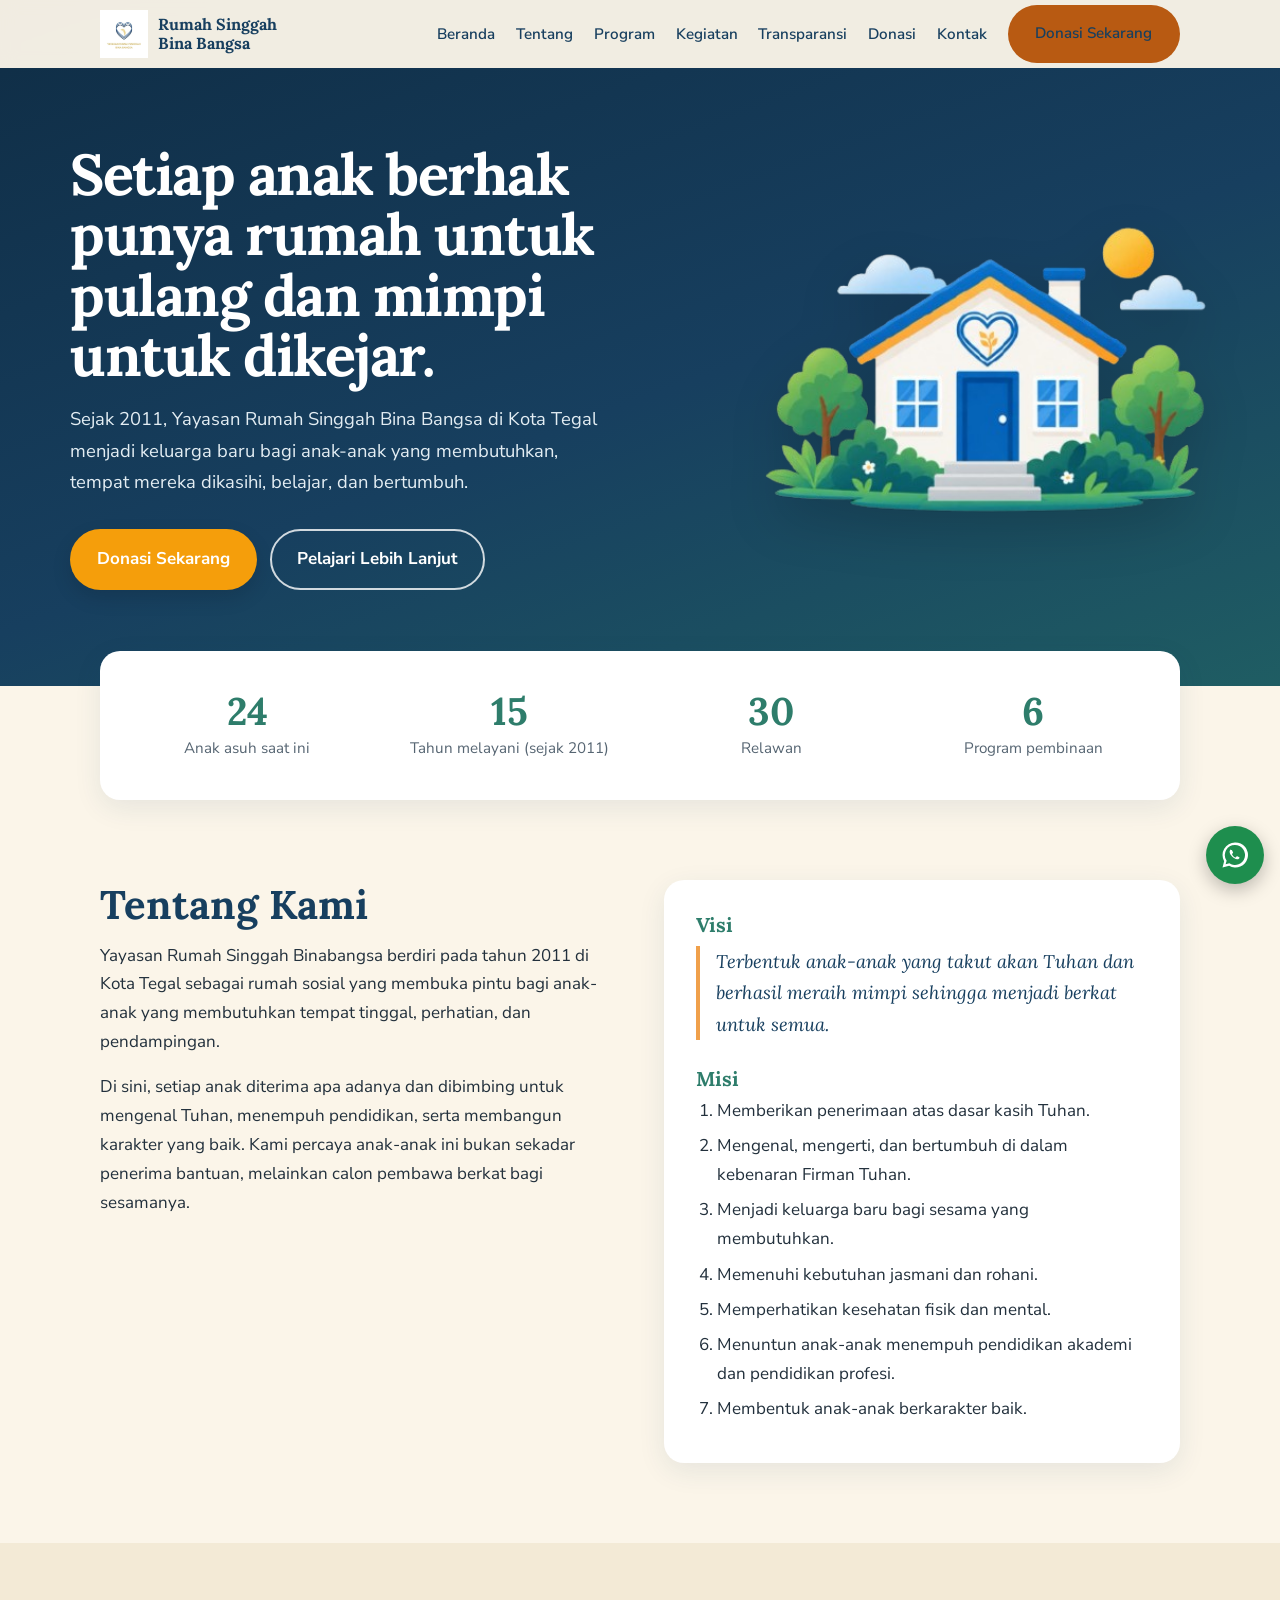
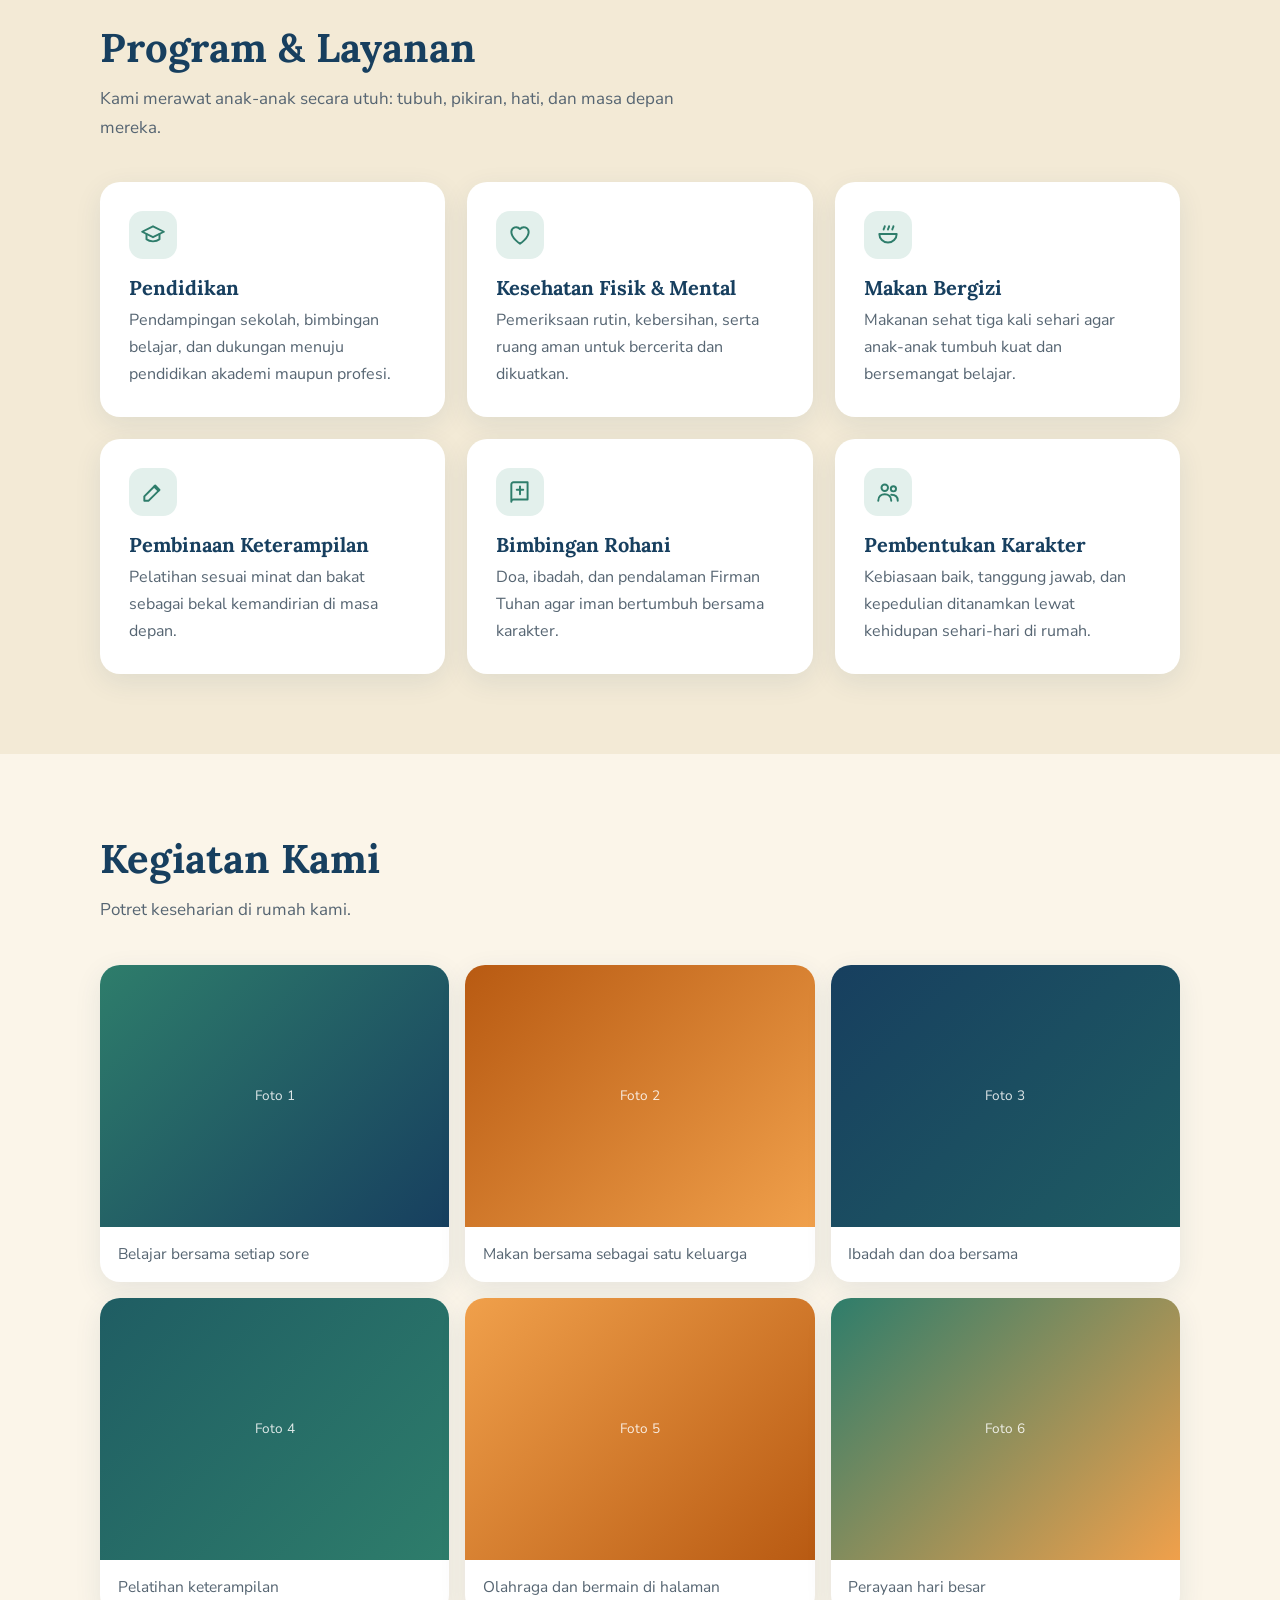
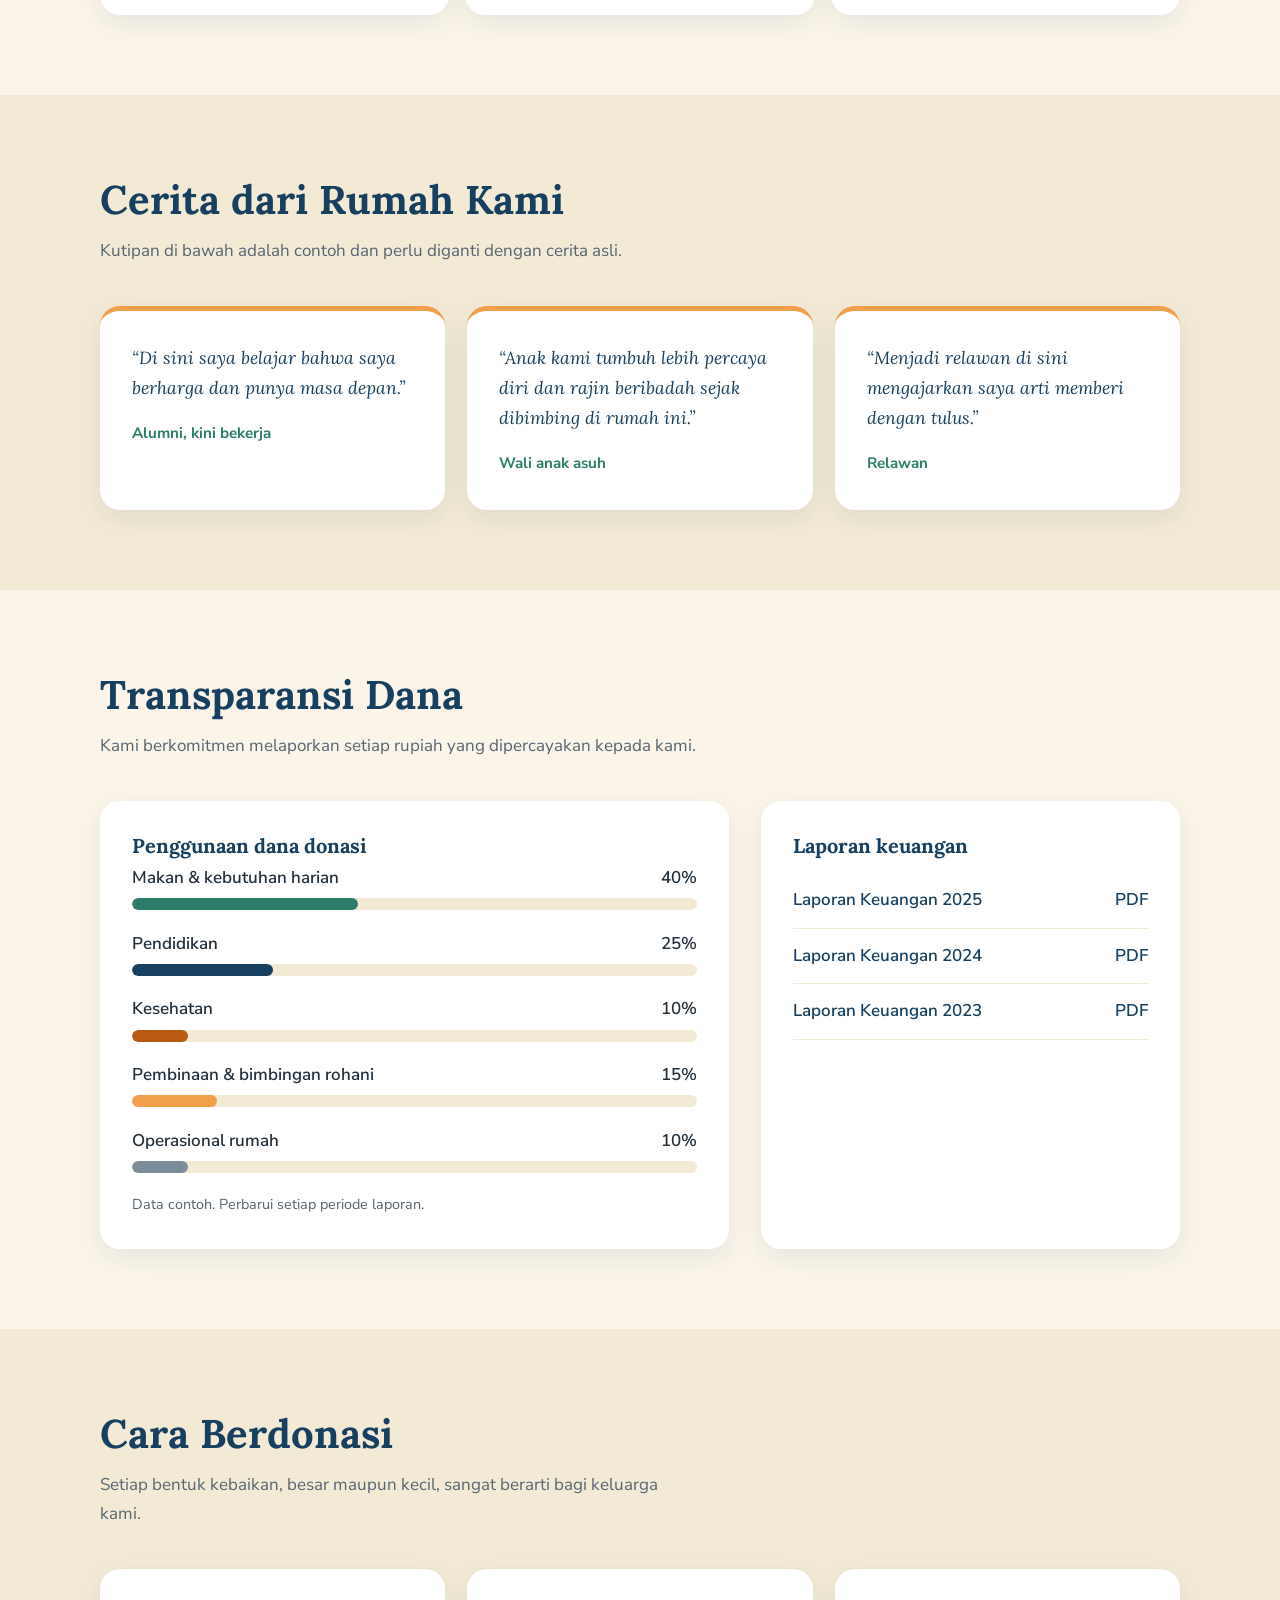
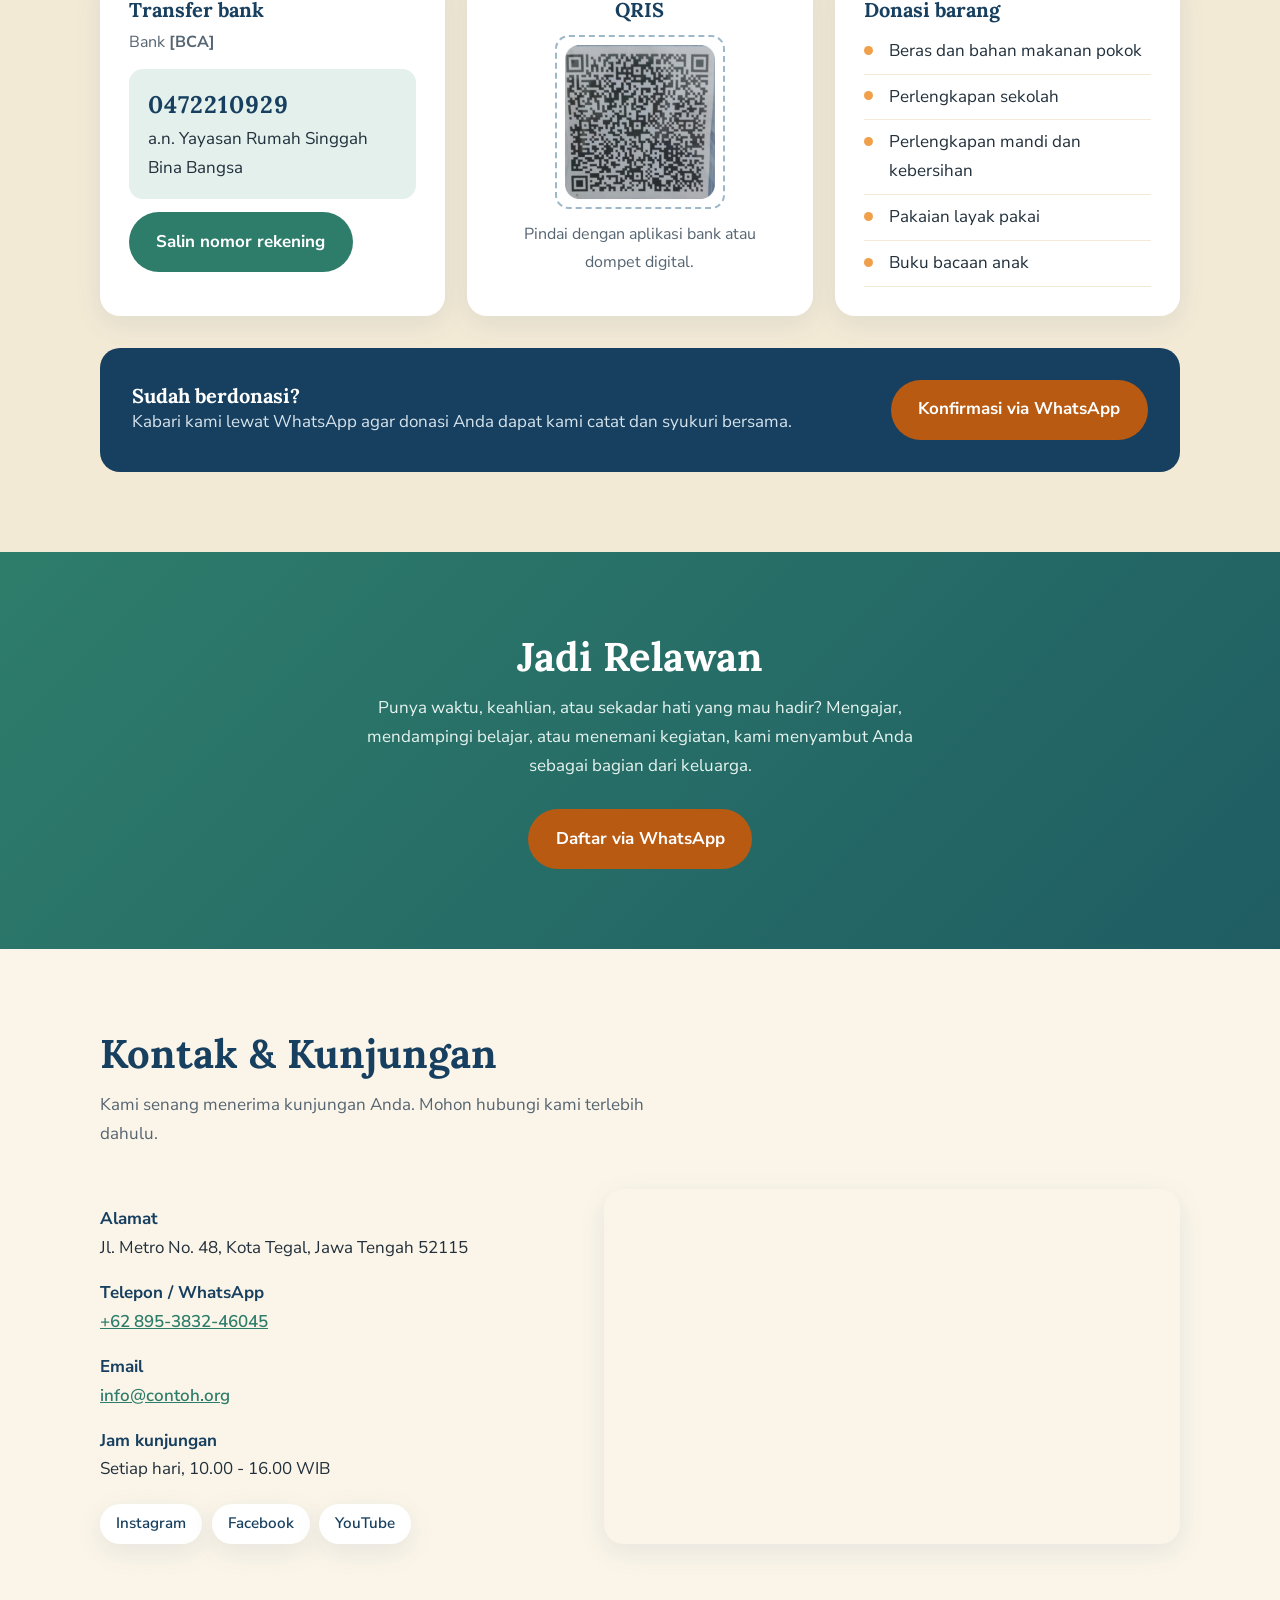
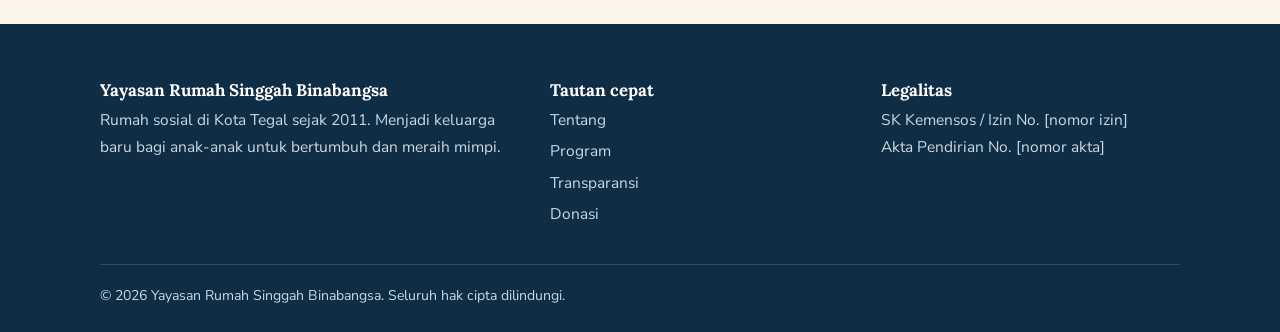
==== index.html @ 4e8c5ab2 "Rename Web Rumsing.html to index.html" ====
<!DOCTYPE html>
<html lang="id">


<head>
<meta charset="UTF-8">
<meta name="viewport" content="width=device-width, initial-scale=1">
<!-- GANTI: judul & deskripsi SEO -->
<title>Yayasan Rumah Singgah Bina Bangsa | Lembaga Kesejahteraan Masyarakat Kristen Kota Tegal</title>
<meta name="description" content="Yayasan Rumah Singgah Bina Bangsa, rumah sosial di Kota Tegal sejak 2011. Menjadi keluarga baru bagi anak-anak untuk bertumbuh, belajar, dan meraih mimpi.">
<meta property="og:title" content="Yayasan Rumah Singgah Bina Bangsa">
<meta property="og:description" content="Rumah sosial di Kota Tegal sejak 2011. Mari menjadi bagian dari keluarga besar kami.">
<meta property="og:type" content="website">
<!-- GANTI: alamat website asli & gambar pratinjau (1200x630) -->
<meta property="og:url" content="https://www.contoh-binabangsa.org/">
<meta property="og:image" content="https://www.contoh-binabangsa.org/og-image.jpg">
<meta name="theme-color" content="#173F5F">
<link rel="preconnect" href="https://fonts.googleapis.com">
<link rel="preconnect" href="https://fonts.gstatic.com" crossorigin>
<link href="https://fonts.googleapis.com/css2?family=Lora:ital,wght@0,500;0,600;0,700;1,500&family=Nunito+Sans:wght@400;600;700&display=swap" rel="stylesheet">
<link rel="stylesheet"
href="style.css">
<style>
:root{--navy:#173F5F;--navy2:#0F2D45;--green:#2E7D6B;--greenl:#E3F0EC;--cream:#FBF5E9;--cream2:#F3EAD6;--orange:#B85A12;--amber:#F0A04B;--ink:#22303C;--mute:#566572;--r:20px;--sh:0 8px 28px rgba(23,63,95,.09)}
*{box-sizing:border-box;margin:0;padding:0}
html{scroll-behavior:smooth;scroll-padding-top:76px}
body{font-family:'Nunito Sans',sans-serif;font-size:1.0625rem;line-height:1.7;color:var(--ink);background:var(--cream)}
h1,h2,h3{font-family:'Lora',serif;line-height:1.25;color:var(--navy)}
h2{font-size:clamp(1.75rem,4.5vw,2.5rem);margin-bottom:.75rem}
h3{font-size:1.25rem;margin-bottom:.4rem}
a{color:inherit}
:focus-visible{outline:3px solid var(--amber);outline-offset:3px}
.wrap{max-width:1120px;margin:0 auto;padding:0 1.25rem}
section{padding:5rem 0}
.lead{max-width:60ch;color:var(--mute);margin-bottom:2.5rem}
.btn{display:inline-block;padding:.85rem 1.6rem;border-radius:999px;font-weight:700;text-decoration:none;border:2px solid transparent;cursor:pointer;font:inherit;font-weight:700;transition:transform .2s,background .2s}
.btn:hover{transform:translateY(-2px)}
.btn-o{background:var(--orange);color:#fff}.btn-o:hover{background:#9C4A0D}
.btn-l{border-color:#fff;color:#fff}.btn-l:hover{background:rgba(255,255,255,.14)}
.btn-g{background:var(--green);color:#fff}.btn-g:hover{background:#236354}
.btn-n{border-color:var(--navy);color:var(--navy)}
/* NAV */
header{position:fixed;inset:0 0 auto 0;z-index:50;background:rgba(251,245,233,.96);backdrop-filter:blur(8px);box-shadow:0 1px 0 rgba(23,63,95,.1)}
.nav{display:flex;align-items:center;justify-content:space-between;height:68px}
.logo{display:flex;align-items:center;gap:.6rem;text-decoration:none;font-family:'Lora',serif;font-weight:700;color:var(--navy);line-height:1.15;font-size:1rem}
.logo svg{width:38px;height:38px;flex:none}
.menu{display:flex;gap:1.3rem;list-style:none;align-items:center}
.menu a{text-decoration:none;font-weight:600;font-size:.95rem;color:var(--navy)}
.menu a:hover{color:var(--orange)}
.burger{display:none;background:none;border:0;width:44px;height:44px;cursor:pointer}
.burger span{display:block;width:24px;height:2px;background:var(--navy);margin:5px auto;transition:.25s}
.burger[aria-expanded=true] span:nth-child(1){transform:translateY(7px) rotate(45deg)}
.burger[aria-expanded=true] span:nth-child(2){opacity:0}
.burger[aria-expanded=true] span:nth-child(3){transform:translateY(-7px) rotate(-45deg)}
@media(max-width:1020px){
 .burger{display:block}
 .menu{position:absolute;top:68px;left:0;right:0;background:var(--cream);flex-direction:column;align-items:stretch;gap:0;padding:.5rem 1.25rem 1.25rem;box-shadow:var(--sh);display:none}
 .menu.open{display:flex}
 .menu li a{display:block;padding:.8rem 0;border-bottom:1px solid var(--cream2)}
 .menu .btn{text-align:center;margin-top:.8rem;border-bottom:0}
}
/* HERO */
.hero{background:linear-gradient(160deg,var(--navy2),var(--navy) 55%,#1F5D63);color:#fff;padding:9rem 0 5rem;position:relative;overflow:hidden}
.hero .wrap{display:grid;grid-template-columns:1.15fr .85fr;gap:2.5rem;align-items:center}
.hero h1{color:#fff;font-size:clamp(2.1rem,6vw,3.6rem);margin-bottom:1.1rem}
.hero p{color:#E3EDF3;max-width:48ch;margin-bottom:2rem;font-size:1.15rem}
.hero .acts{display:flex;gap:.8rem;flex-wrap:wrap}
.house{width:100%;max-width:420px;justify-self:center}
.win{animation:glow 4s ease-in-out infinite alternate}
@keyframes glow{from{opacity:.75}to{opacity:1}}
@media(max-width:820px){.hero{padding-top:7.5rem}.hero .wrap{grid-template-columns:1fr}.house{max-width:260px;order:-1;justify-self:start}}
/* STAT */
.stats{padding:0;margin-top:-2.2rem;position:relative;z-index:2}
.sgrid{display:grid;grid-template-columns:repeat(4,1fr);background:#fff;border-radius:var(--r);box-shadow:var(--sh);padding:1.8rem 1rem}
.sgrid div{text-align:center;padding:.5rem}
.sgrid b{display:block;font-family:'Lora',serif;font-size:2.4rem;color:var(--green);line-height:1.2}
.sgrid span{color:var(--mute);font-size:.95rem}
@media(max-width:640px){.sgrid{grid-template-columns:repeat(2,1fr)}}
/* ABOUT */
.about{display:grid;grid-template-columns:1fr 1fr;gap:3rem}
.about p+p{margin-top:1rem}
.vm{background:#fff;border-radius:var(--r);box-shadow:var(--sh);padding:2rem}
.vm h3{color:var(--green)}
.vm blockquote{font-family:'Lora',serif;font-style:italic;font-size:1.15rem;color:var(--navy);border-left:4px solid var(--amber);padding-left:1rem;margin:.6rem 0 1.6rem}
.vm ol{padding-left:1.3rem}.vm li{margin-bottom:.4rem}
@media(max-width:860px){.about{grid-template-columns:1fr}}
/* PROGRAM */
.alt{background:var(--cream2)}
.grid3{display:grid;grid-template-columns:repeat(3,1fr);gap:1.4rem}
.card{background:#fff;border-radius:var(--r);padding:1.8rem;box-shadow:var(--sh)}
.card p{color:var(--mute);font-size:1rem}
.ico{width:48px;height:48px;border-radius:14px;background:var(--greenl);display:grid;place-items:center;margin-bottom:1rem}
.ico svg{width:26px;height:26px;stroke:var(--green);fill:none;stroke-width:1.8;stroke-linecap:round;stroke-linejoin:round}
@media(max-width:900px){.grid3{grid-template-columns:repeat(2,1fr)}}
@media(max-width:600px){.grid3{grid-template-columns:1fr}}
/* GALERI - placeholder: ganti .ph dengan <img src="foto.jpg" alt="..."> */
.gal{display:grid;grid-template-columns:repeat(3,1fr);gap:1rem}
.gal figure{border-radius:var(--r);overflow:hidden;background:#fff;box-shadow:var(--sh)}
.ph{aspect-ratio:4/3;display:grid;place-items:center;background:linear-gradient(135deg,var(--c1),var(--c2));color:rgba(255,255,255,.85);font-size:.85rem}
.gal img{width:100%;aspect-ratio:4/3;object-fit:cover;display:block}
.gal figcaption{padding:.9rem 1.1rem;font-size:.97rem;color:var(--mute)}
@media(max-width:800px){.gal{grid-template-columns:repeat(2,1fr)}}
@media(max-width:520px){.gal{grid-template-columns:1fr}}
/* TESTI */
.quote{background:#fff;border-radius:var(--r);padding:2rem;box-shadow:var(--sh);border-top:5px solid var(--amber)}
.quote p{font-family:'Lora',serif;font-style:italic;color:var(--navy);font-size:1.1rem;margin-bottom:1rem}
.quote cite{font-style:normal;font-weight:700;color:var(--green);font-size:.95rem}
/* TRANSPARANSI */
.two{display:grid;grid-template-columns:1.2fr .8fr;gap:2rem}
.panel{background:#fff;border-radius:var(--r);padding:2rem;box-shadow:var(--sh)}
.bar{margin-bottom:1.2rem}
.bar div:first-child{display:flex;justify-content:space-between;font-weight:600;margin-bottom:.35rem}
.track{height:12px;background:var(--cream2);border-radius:99px;overflow:hidden}
.fill{height:100%;width:0;border-radius:99px;background:var(--green);transition:width 1.4s cubic-bezier(.2,.7,.2,1)}
.fill.o{background:var(--orange)}.fill.n{background:var(--navy)}.fill.a{background:var(--amber)}
.rep{list-style:none;margin:1rem 0 0}
.rep a{display:flex;justify-content:space-between;gap:1rem;padding:.8rem 0;border-bottom:1px solid var(--cream2);text-decoration:none;font-weight:600;color:var(--navy)}
.rep a:hover{color:var(--orange)}
.note{font-size:.9rem;color:var(--mute);margin-top:1rem}
@media(max-width:860px){.two{grid-template-columns:1fr}}
/* DONASI */
.don{display:grid;grid-template-columns:repeat(3,1fr);gap:1.4rem;margin-bottom:2rem}
.rek{background:var(--greenl);border-radius:14px;padding:1rem 1.2rem;margin:.8rem 0}
.rek b{font-family:'Lora',serif;font-size:1.5rem;letter-spacing:.04em;color:var(--navy);display:block}
.qr{width:170px;aspect-ratio:1;margin:.8rem auto;border:2px dashed #9DB8C8;border-radius:14px;display:grid;place-items:center;color:var(--mute);font-size:.85rem;text-align:center;padding:.5rem}
.qr img{width:100%;height:100%;object-fit:contain}
.need{list-style:none}
.need li{padding:.5rem 0 .5rem 1.6rem;position:relative;border-bottom:1px solid var(--cream2)}
.need li::before{content:"";position:absolute;left:0;top:1.05rem;width:9px;height:9px;border-radius:50%;background:var(--amber)}
.konf{background:var(--navy);color:#fff;border-radius:var(--r);padding:2rem;display:flex;gap:1.5rem;align-items:center;justify-content:space-between;flex-wrap:wrap}
.konf h3{color:#fff;margin:0}.konf p{color:#D5E3EC}
@media(max-width:900px){.don{grid-template-columns:1fr}}
/* RELAWAN */
.rel{background:linear-gradient(135deg,var(--green),#1F5D63);color:#fff;text-align:center}
.rel h2{color:#fff}.rel p{max-width:56ch;margin:0 auto 1.8rem;color:#E6F3EF}
/* KONTAK */
.kon{display:grid;grid-template-columns:.9fr 1.1fr;gap:2rem}
.kon dl dt{font-weight:700;color:var(--navy);margin-top:1rem}
.kon dd a{color:var(--green);font-weight:600}
.map{border:0;width:100%;min-height:340px;height:100%;border-radius:var(--r);box-shadow:var(--sh)}
.soc{display:flex;gap:.6rem;margin-top:1.2rem;flex-wrap:wrap}
.soc a{padding:.45rem 1rem;border-radius:99px;background:#fff;box-shadow:var(--sh);text-decoration:none;font-weight:600;color:var(--navy);font-size:.95rem}
@media(max-width:860px){.kon{grid-template-columns:1fr}}
/* FOOTER */
footer{background:var(--navy2);color:#C9D9E4;padding:3.5rem 0 1.5rem;font-size:.97rem}
footer h3{color:#fff;font-size:1.05rem}
.fg{display:grid;grid-template-columns:1.4fr 1fr 1fr;gap:2rem;margin-bottom:2rem}
footer ul{list-style:none}footer li{margin:.3rem 0}footer a{text-decoration:none}footer a:hover{color:var(--amber)}
.copy{border-top:1px solid rgba(255,255,255,.15);padding-top:1.2rem;font-size:.88rem}
@media(max-width:760px){.fg{grid-template-columns:1fr}}
/* WA & toast */
.wa{position:fixed;right:1rem;bottom:1rem;z-index:60;width:58px;height:58px;border-radius:50%;background:#1E8E4E;display:grid;place-items:center;box-shadow:0 6px 18px rgba(0,0,0,.25)}
.wa svg{width:30px;height:30px;fill:#fff}
.toast{position:fixed;left:50%;bottom:5.5rem;transform:translate(-50%,20px);background:var(--navy);color:#fff;padding:.7rem 1.3rem;border-radius:99px;opacity:0;pointer-events:none;transition:.3s;z-index:70}
.toast.show{opacity:1;transform:translate(-50%,0)}
/* Reveal: hanya satu fade lembut pada judul bagian */
.rv{opacity:0;transform:translateY(14px);transition:opacity .8s,transform .8s}
.rv.in{opacity:1;transform:none}
@media(prefers-reduced-motion:reduce){*{transition:none!important;animation:none!important}html{scroll-behavior:auto}.rv{opacity:1;transform:none}}
</style>
</head>
<body>

<header>
<div class="wrap nav">
 <a class="logo" href="#beranda" aria-label="Beranda Yayasan Rumah Singgah Bina Bangsa">
  <!-- GANTI: logo asli (ganti <svg> ini dengan <img src="logo.png" alt="Logo Binabangsa" width="38" height="38">) -->
  <img src="Logo.png" alt="Logo Bina Bangsa" width="38" height="38"
     onclick="tampilkanGambar()">
  <span>Rumah Singgah<br>Bina Bangsa</span>
 </a>
 <button class="burger" aria-label="Buka menu" aria-expanded="false" aria-controls="menu"><span></span><span></span><span></span></button>
 <ul class="menu" id="menu">
  <li><a href="#beranda">Beranda</a></li><li><a href="#tentang">Tentang</a></li><li><a href="#program">Program</a></li>
  <li><a href="#kegiatan">Kegiatan</a></li><li><a href="#transparansi">Transparansi</a></li><li><a href="#donasi">Donasi</a></li><li><a href="#kontak">Kontak</a></li>
  <li><a class="btn btn-o" href="#donasi">Donasi Sekarang</a></li>
 </ul>
</div>
</header>

<!-- POPUP LOGO -->
<div id="popup" class="popup" onclick="tutupGambar()">
    <img src="Logo.png" alt="Logo Bina Bangsa">
</div>

<script>
function tampilkanGambar() {
    document.getElementById("popup").style.display = "flex";
}

function tutupGambar() {
    document.getElementById("popup").style.display = "none";
}
</script>

<main>
<!-- HERO -->
<section class="hero" id="beranda" style="padding-bottom:6rem">
<div class="wrap">
 <div>
  <h1>Setiap anak berhak punya rumah untuk pulang dan mimpi untuk dikejar.</h1>
  <p>Sejak 2011, Yayasan Rumah Singgah Bina Bangsa di Kota Tegal menjadi keluarga baru bagi anak-anak yang membutuhkan, tempat mereka dikasihi, belajar, dan bertumbuh.</p>
  <div class="acts"><a class="btn btn-o" href="#donasi">Donasi Sekarang</a><a class="btn btn-l" href="#tentang">Pelajari Lebih Lanjut</a></div>
 </div>
 <!-- Ilustrasi rumah (tanpa wajah anak). Boleh diganti foto latar suasana rumah/kegiatan tanpa wajah jelas -->
 <div class="hero-image">
    <img src="rumah.png" alt="Rumah Bina Bangsa">
</div>

</div>
</section>

<!-- STATISTIK: ganti angka relawan & program dengan data asli -->
<section class="stats" aria-label="Dampak kami">
<div class="wrap"><div class="sgrid">
 <div><b data-n="24">0</b><span>Anak asuh saat ini</span></div>
 <div><b data-n="15" data-tahun="2011">0</b><span>Tahun melayani (sejak 2011)</span></div>
 <div><b data-n="30">0</b><span>Relawan <!-- GANTI --></span></div>
 <div><b data-n="6">0</b><span>Program pembinaan</span></div>
</div></div>
</section>

<!-- TENTANG -->
<section id="tentang">
<div class="wrap about">
 <div class="rv">
  <h2>Tentang Kami</h2>
  <!-- GANTI: tulis sejarah singkat yang sebenarnya (pendiri, latar belakang, perjalanan) -->
  <p>Yayasan Rumah Singgah Binabangsa berdiri pada tahun 2011 di Kota Tegal sebagai rumah sosial yang membuka pintu bagi anak-anak yang membutuhkan tempat tinggal, perhatian, dan pendampingan.</p>
  <p>Di sini, setiap anak diterima apa adanya dan dibimbing untuk mengenal Tuhan, menempuh pendidikan, serta membangun karakter yang baik. Kami percaya anak-anak ini bukan sekadar penerima bantuan, melainkan calon pembawa berkat bagi sesamanya.</p>
 </div>
 <div class="vm rv">
  <h3>Visi</h3>
  <blockquote>Terbentuk anak-anak yang takut akan Tuhan dan berhasil meraih mimpi sehingga menjadi berkat untuk semua.</blockquote>
  <h3>Misi</h3>
  <ol>
   <li>Memberikan penerimaan atas dasar kasih Tuhan.</li>
   <li>Mengenal, mengerti, dan bertumbuh di dalam kebenaran Firman Tuhan.</li>
   <li>Menjadi keluarga baru bagi sesama yang membutuhkan.</li>
   <li>Memenuhi kebutuhan jasmani dan rohani.</li>
   <li>Memperhatikan kesehatan fisik dan mental.</li>
   <li>Menuntun anak-anak menempuh pendidikan akademi dan pendidikan profesi.</li>
   <li>Membentuk anak-anak berkarakter baik.</li>
  </ol>
 </div>
</div>
</section>

<!-- PROGRAM -->
<section class="alt" id="program">
<div class="wrap">
 <div class="rv"><h2>Program &amp; Layanan</h2>
 <p class="lead">Kami merawat anak-anak secara utuh: tubuh, pikiran, hati, dan masa depan mereka.</p></div>
 <div class="grid3">
  <article class="card"><div class="ico"><svg viewBox="0 0 24 24"><path d="M2 9l10-5 10 5-10 5z"/><path d="M6 11v5c3 2.5 9 2.5 12 0v-5"/></svg></div><h3>Pendidikan</h3><p>Pendampingan sekolah, bimbingan belajar, dan dukungan menuju pendidikan akademi maupun profesi.</p></article>
  <article class="card"><div class="ico"><svg viewBox="0 0 24 24"><path d="M12 20s-8-5-8-11a4.5 4.5 0 018-2.5A4.5 4.5 0 0120 9c0 6-8 11-8 11z"/></svg></div><h3>Kesehatan Fisik &amp; Mental</h3><p>Pemeriksaan rutin, kebersihan, serta ruang aman untuk bercerita dan dikuatkan.</p></article>
  <article class="card"><div class="ico"><svg viewBox="0 0 24 24"><path d="M4 11h16a8 8 0 01-16 0z"/><path d="M8 7c0-1.5 1-1.5 1-3M12 7c0-1.5 1-1.5 1-3M16 7c0-1.5 1-1.5 1-3"/></svg></div><h3>Makan Bergizi</h3><p>Makanan sehat tiga kali sehari agar anak-anak tumbuh kuat dan bersemangat belajar.</p></article>
  <article class="card"><div class="ico"><svg viewBox="0 0 24 24"><path d="M14 6l4 4L8 20H4v-4z"/><path d="M13 7l4 4"/></svg></div><h3>Pembinaan Keterampilan</h3><p>Pelatihan sesuai minat dan bakat sebagai bekal kemandirian di masa depan.</p></article>
  <article class="card"><div class="ico"><svg viewBox="0 0 24 24"><path d="M4 5a2 2 0 012-2h13v16H6a2 2 0 00-2 2z"/><path d="M12 7v7M9 10h6"/></svg></div><h3>Bimbingan Rohani</h3><p>Doa, ibadah, dan pendalaman Firman Tuhan agar iman bertumbuh bersama karakter.</p></article>
  <article class="card"><div class="ico"><svg viewBox="0 0 24 24"><circle cx="9" cy="8" r="3"/><circle cx="17" cy="9" r="2.4"/><path d="M3 20c0-4 3-6 6-6s6 2 6 6M15 14.5c3 0 6 1.5 6 5.5"/></svg></div><h3>Pembentukan Karakter</h3><p>Kebiasaan baik, tanggung jawab, dan kepedulian ditanamkan lewat kehidupan sehari-hari di rumah.</p></article>
 </div>
</div>
</section>

<!-- KEGIATAN -->
<section id="kegiatan">
<div class="wrap">
 <div class="rv"><h2>Kegiatan Kami</h2>
 <p class="lead">Potret keseharian di rumah kami.</p></div>
 <!-- PENTING: Minta IZIN TERTULIS wali/pengurus sebelum mengunggah foto anak. Pilih foto tanpa wajah jelas (dari belakang, tangan, suasana).
      Untuk mengganti: hapus <div class="ph">, lalu isi <img src="galeri1.jpg" alt="Deskripsi foto" loading="lazy"> -->
 <div class="gal">
  <figure><div class="ph" style="--c1:#2E7D6B;--c2:#173F5F" role="img" aria-label="Placeholder foto belajar bersama">Foto 1</div><figcaption>Belajar bersama setiap sore</figcaption></figure>
  <figure><div class="ph" style="--c1:#B85A12;--c2:#F0A04B" role="img" aria-label="Placeholder foto makan bersama">Foto 2</div><figcaption>Makan bersama sebagai satu keluarga</figcaption></figure>
  <figure><div class="ph" style="--c1:#173F5F;--c2:#1F5D63" role="img" aria-label="Placeholder foto ibadah">Foto 3</div><figcaption>Ibadah dan doa bersama</figcaption></figure>
  <figure><div class="ph" style="--c1:#1F5D63;--c2:#2E7D6B" role="img" aria-label="Placeholder foto pelatihan keterampilan">Foto 4</div><figcaption>Pelatihan keterampilan</figcaption></figure>
  <figure><div class="ph" style="--c1:#F0A04B;--c2:#B85A12" role="img" aria-label="Placeholder foto olahraga">Foto 5</div><figcaption>Olahraga dan bermain di halaman</figcaption></figure>
  <figure><div class="ph" style="--c1:#2E7D6B;--c2:#F0A04B" role="img" aria-label="Placeholder foto perayaan">Foto 6</div><figcaption>Perayaan hari besar</figcaption></figure>
 </div>
</div>
</section>

<!-- TESTIMONI: contoh teks. GANTI dengan kutipan asli (dengan izin), atau gunakan inisial/nama samaran -->
<section class="alt">
<div class="wrap">
 <div class="rv"><h2>Cerita dari Rumah Kami</h2><p class="lead">Kutipan di bawah adalah contoh dan perlu diganti dengan cerita asli.</p></div>
 <div class="grid3" style="grid-template-columns:repeat(auto-fit,minmax(260px,1fr))">
  <blockquote class="quote"><p>“Di sini saya belajar bahwa saya berharga dan punya masa depan.”</p><cite>Alumni, kini bekerja <!-- GANTI --></cite></blockquote>
  <blockquote class="quote"><p>“Anak kami tumbuh lebih percaya diri dan rajin beribadah sejak dibimbing di rumah ini.”</p><cite>Wali anak asuh <!-- GANTI --></cite></blockquote>
  <blockquote class="quote"><p>“Menjadi relawan di sini mengajarkan saya arti memberi dengan tulus.”</p><cite>Relawan <!-- GANTI --></cite></blockquote>
 </div>
</div>
</section>

<!-- TRANSPARANSI: persentase hanyalah contoh. GANTI sesuai laporan keuangan asli (total harus 100%) -->
<section id="transparansi">
<div class="wrap">
 <div class="rv"><h2>Transparansi Dana</h2><p class="lead">Kami berkomitmen melaporkan setiap rupiah yang dipercayakan kepada kami.</p></div>
 <div class="two">
  <div class="panel" id="bars">
   <h3>Penggunaan dana donasi</h3>
   <div class="bar"><div><span>Makan &amp; kebutuhan harian</span><span>40%</span></div><div class="track"><div class="fill" data-w="40"></div></div></div>
   <div class="bar"><div><span>Pendidikan</span><span>25%</span></div><div class="track"><div class="fill n" data-w="25"></div></div></div>
   <div class="bar"><div><span>Kesehatan</span><span>10%</span></div><div class="track"><div class="fill o" data-w="10"></div></div></div>
   <div class="bar"><div><span>Pembinaan &amp; bimbingan rohani</span><span>15%</span></div><div class="track"><div class="fill a" data-w="15"></div></div></div>
   <div class="bar"><div><span>Operasional rumah</span><span>10%</span></div><div class="track"><div class="fill" data-w="10" style="background:#7C8D99"></div></div></div>
   <p class="note">Data contoh. Perbarui setiap periode laporan.</p>
  </div>
  <div class="panel">
   <h3>Laporan keuangan</h3>
   <ul class="rep">
    <!-- GANTI href dengan file PDF asli (unggah ke hosting, mis. laporan/2025.pdf) -->
    <li><a href="laporan/keuangan-2025.pdf" download><span>Laporan Keuangan 2025</span><span>PDF</span></a></li>
    <li><a href="laporan/keuangan-2024.pdf" download><span>Laporan Keuangan 2024</span><span>PDF</span></a></li>
    <li><a href="laporan/keuangan-2023.pdf" download><span>Laporan Keuangan 2023</span><span>PDF</span></a></li>
   </ul>
  </div>
 </div>
</div>
</section>

<!-- DONASI -->
<section class="alt" id="donasi">
<div class="wrap">
 <div class="rv"><h2>Cara Berdonasi</h2><p class="lead">Setiap bentuk kebaikan, besar maupun kecil, sangat berarti bagi keluarga kami.</p></div>
 <div class="don">
  <div class="card">
   <h3>Transfer bank</h3>
   <!-- GANTI: nama bank, nomor rekening, atas nama -->
   <p>Bank <b id="bank">[BCA]</b></p>
   <div class="rek"><b id="norek">0472210929</b><span>a.n. Yayasan Rumah Singgah Bina Bangsa</span></div>
   <button class="btn btn-g" id="copy" type="button">Salin nomor rekening</button>
  </div>
  <div class="card" style="text-align:center">
   <h3>QRIS</h3>
   <!-- GANTI: isi dengan <img src="qris.png" alt="Kode QRIS Yayasan Rumah Singgah Binabangsa"> -->
   <div class="qr" role="img" aria-label="Placeholder kode QRIS"><img src="qrcode.jpeg" alt="Kode Qris Yayasan Rumah Singgah Bina Bangsa"></div>
   <p>Pindai dengan aplikasi bank atau dompet digital.</p>
  </div>
  <div class="card">
   <h3>Donasi barang</h3>
   <!-- GANTI: daftar kebutuhan terkini -->
   <ul class="need"><li>Beras dan bahan makanan pokok</li><li>Perlengkapan sekolah</li><li>Perlengkapan mandi dan kebersihan</li><li>Pakaian layak pakai</li><li>Buku bacaan anak</li></ul>
  </div>
 </div>
 <div class="konf">
  <div><h3>Sudah berdonasi?</h3><p>Kabari kami lewat WhatsApp agar donasi Anda dapat kami catat dan syukuri bersama.</p></div>
  <a class="btn btn-o" id="konfirm" href="#" target="_blank" rel="noopener">Konfirmasi via WhatsApp</a>
 </div>
</div>
</section>

<!-- RELAWAN -->
<section class="rel" id="relawan">
<div class="wrap rv">
 <h2>Jadi Relawan</h2>
 <p>Punya waktu, keahlian, atau sekadar hati yang mau hadir? Mengajar, mendampingi belajar, atau menemani kegiatan, kami menyambut Anda sebagai bagian dari keluarga.</p>
 <a class="btn btn-o" id="relawanwa" href="#" target="_blank" rel="noopener">Daftar via WhatsApp</a>
</div>
</section>

<!-- KONTAK -->
<section id="kontak">
<div class="wrap">
 <div class="rv"><h2>Kontak &amp; Kunjungan</h2><p class="lead">Kami senang menerima kunjungan Anda. Mohon hubungi kami terlebih dahulu.</p></div>
 <div class="kon">
  <div>
   <dl>
    <dt>Alamat</dt><dd>Jl. Metro No. 48, Kota Tegal, Jawa Tengah 52115</dd>
    <dt>Telepon / WhatsApp</dt><dd><a href="tel:+62 895-3832-46045">+62 895-3832-46045</a> <!-- GANTI --></dd>
    <dt>Email</dt><dd><a href="mailto:info@contoh.org">info@contoh.org</a> <!-- GANTI --></dd>
    <dt>Jam kunjungan</dt><dd>Setiap hari, 10.00 - 16.00 WIB <!-- GANTI --></dd>
   </dl>
   <div class="soc"><!-- GANTI: tautan media sosial asli -->
    <a href="https://instagram.com/" target="_blank" rel="noopener">Instagram</a>
    <a href="https://facebook.com/" target="_blank" rel="noopener">Facebook</a>
    <a href="https://youtube.com/" target="_blank" rel="noopener">YouTube</a>
   </div>
  </div>
  <iframe class="map" title="Peta lokasi Yayasan Rumah Singgah Binabangsa" loading="lazy" referrerpolicy="no-referrer-when-downgrade"
   src="https://www.google.com/maps?q=Jl.+Metro+No.48,+Tegal&amp;output=embed"></iframe>
 </div>
</div>
</section>
</main>

<footer>
<div class="wrap">
 <div class="fg">
  <div><h3>Yayasan Rumah Singgah Binabangsa</h3><p>Rumah sosial di Kota Tegal sejak 2011. Menjadi keluarga baru bagi anak-anak untuk bertumbuh dan meraih mimpi.</p></div>
  <div><h3>Tautan cepat</h3><ul><li><a href="#tentang">Tentang</a></li><li><a href="#program">Program</a></li><li><a href="#transparansi">Transparansi</a></li><li><a href="#donasi">Donasi</a></li></ul></div>
  <div><h3>Legalitas</h3><!-- GANTI: nomor SK/izin asli -->
   <p>SK Kemensos / Izin No. [nomor izin]<br>Akta Pendirian No. [nomor akta]</p></div>
 </div>
 <p class="copy">&copy; <span id="yr">2026</span> Yayasan Rumah Singgah Binabangsa. Seluruh hak cipta dilindungi.</p>
</div>
</footer>

<a class="wa" id="wafloat" href="#" target="_blank" rel="noopener" aria-label="Chat WhatsApp"><svg viewBox="0 0 24 24"><path d="M12 2a10 10 0 00-8.7 14.9L2 22l5.3-1.4A10 10 0 1012 2zm0 2a8 8 0 11-4.2 14.800l-.3-.2-3 .8.8-2.900-.2-.3A8 8 0 0112 4z"/><path d="M8.500 7.500c-.3.3-.8 1-.8 1.800 0 2.400 3.200 5.700 6 6 .8.100 1.500-.4 1.800-.8.200-.3.100-.6-.1-.7l-1.500-.8c-.3-.1-.5 0-.7.200l-.5.600c-.2.200-.4.200-.6.100-1-.5-2-1.500-2.400-2.400-.1-.2 0-.4.100-.5l.5-.6c.2-.2.200-.4.100-.6l-.7-1.500c-.1-.3-.5-.4-.7-.2z"/></svg></a>
<div class="toast" id="toast" role="status" aria-live="polite"></div>

<script>
/* GANTI: nomor WhatsApp format internasional tanpa + / 0 di depan (contoh: 6281234567890) */
const WA='6280000000000';
const wa=t=>`https://wa.me/${WA}?text=${encodeURIComponent(t)}`;
document.getElementById('konfirm').href=wa('Halo Yayasan Rumah Singgah Binabangsa, saya ingin mengonfirmasi donasi.\nNama: \nNominal/Barang: \nTanggal: \nTerima kasih.');
document.getElementById('relawanwa').href=wa('Halo, saya tertarik menjadi relawan di Rumah Singgah Binabangsa. Mohon informasinya.');
document.getElementById('wafloat').href=wa('Halo Rumah Singgah Binabangsa, saya ingin bertanya.');
document.getElementById('yr').textContent=new Date().getFullYear();

/* Menu hamburger */
const bg=document.querySelector('.burger'),mn=document.getElementById('menu');
bg.addEventListener('click',()=>{const o=mn.classList.toggle('open');bg.setAttribute('aria-expanded',o);bg.setAttribute('aria-label',o?'Tutup menu':'Buka menu')});
mn.addEventListener('click',e=>{if(e.target.tagName==='A'){mn.classList.remove('open');bg.setAttribute('aria-expanded',false)}});

/* Salin rekening */
const toast=m=>{const t=document.getElementById('toast');t.textContent=m;t.classList.add('show');setTimeout(()=>t.classList.remove('show'),2200)};
document.getElementById('copy').addEventListener('click',async()=>{
 const n=document.getElementById('norek').textContent.trim();
 try{await navigator.clipboard.writeText(n)}catch(e){const i=document.createElement('input');i.value=n;document.body.appendChild(i);i.select();document.execCommand('copy');i.remove()}
 toast('Nomor rekening disalin');
});

/* Hitung naik, bilah dana, dan fade-in */
const yearsNow=()=>new Date().getFullYear()-2011;
document.querySelector('[data-tahun]').dataset.n=yearsNow(); // otomatis dari tahun berdiri
const io=new IntersectionObserver(es=>es.forEach(e=>{
 if(!e.isIntersecting)return;const el=e.target;io.unobserve(el);
 if(el.dataset.n){const end=+el.dataset.n,t0=performance.now();
  const step=t=>{const p=Math.min((t-t0)/1400,1);el.textContent=Math.round(end*(1-Math.pow(1-p,3)));if(p<1)requestAnimationFrame(step)};requestAnimationFrame(step)}
 else if(el.id==='bars'){el.querySelectorAll('.fill').forEach(f=>f.style.width=f.dataset.w+'%')}
 else el.classList.add('in');
}),{threshold:.25});
document.querySelectorAll('[data-n],#bars,.rv').forEach(el=>io.observe(el));
</script>
</body>
</html>
---- style.css ----
.logo {
    display: flex;
    align-items: center;
    gap: 10px;
    text-decoration: none;
}

.logo img {
    width: 48px;
    height: 48px;
    object-fit: contain;
    flex-shrink: 0;
}

.logo span {
    font-size: 16px;
    line-height: 1.2;
    white-space: nowrap;
}


.popup {
    display: none;
    position: fixed;
    inset: 0;
    background: rgba(0, 0, 0, 0.65);
    justify-content: center;
    align-items: center;
    z-index: 9999;
    padding: 20px;
    backdrop-filter: blur(5px);
}

.popup img {
    width: min(500px, 85vw);
    max-height: 80vh;
    object-fit: contain;

    background: white;
    padding: 20px;
    border-radius: 20px;

    box-shadow: 0 20px 60px rgba(0, 0, 0, 0.35);

    animation: popupMasuk 0.25s ease-out;
}

@keyframes popupMasuk {
    from {
        opacity: 0;
        transform: scale(0.9);
    }

    to {
        opacity: 1;
        transform: scale(1);
    }
}

/* =========================
   HERO / BERANDA
   ========================= */

.hero {
    background: #0569c9;
    color: white;
    padding: 90px 0 100px;
    overflow: hidden;
}

.hero .wrap {
    max-width: 1200px;
    margin: 0 auto;
    padding: 0 30px;

    display: grid;
    grid-template-columns: 1.05fr 0.95fr;
    align-items: center;
    gap: 60px;
}

/* Teks Hero */
.hero h1 {
    margin: 0 0 22px;

    font-size: clamp(42px, 5vw, 68px);
    line-height: 1.05;
    font-weight: 800;
    letter-spacing: -1.5px;

    color: #ffffff;
}

.hero p {
    margin: 0 0 30px;

    max-width: 600px;

    font-size: 18px;
    line-height: 1.7;

    color: rgba(255, 255, 255, 0.85);
}

/* Tombol Hero */
.hero .acts {
    display: flex;
    align-items: center;
    gap: 14px;
    flex-wrap: wrap;
}

.hero .btn {
    display: inline-flex;
    align-items: center;
    justify-content: center;

    padding: 14px 25px;

    border-radius: 999px;

    text-decoration: none;
    font-weight: 700;

    transition: 0.25s ease;
}

.hero .btn-o {
    background: #f59e0b;
    color: white;

    box-shadow: 0 8px 20px rgba(0, 0, 0, 0.12);
}

.hero .btn-o:hover {
    transform: translateY(-3px);
    background: #e88905;
}

/* Tombol kedua */
.hero .btn:not(.btn-o) {
    border: 2px solid rgba(255, 255, 255, 0.8);
    color: white;
    background: transparent;
}

.hero .btn:not(.btn-o):hover {
    background: white;
    color: #0569c9;
}


/* =========================
   GAMBAR RUMAH HERO
   ========================= */

.hero-image {
    display: flex;
    align-items: center;
    justify-content: center;

    width: 100%;
}

/* Gambar PNG transparan */
.hero-image img {
    display: block;

    width: min(100%, 650px);
    height: auto;

    object-fit: contain;

    /* Tidak ada background/kotak */
    background: transparent;

    /* Sedikit efek supaya menyatu dengan hero */
    filter: drop-shadow(0 20px 25px rgba(0, 0, 0, 0.15));

    transition: transform 0.3s ease;
}

.hero-image img:hover {
    transform: translateY(-8px);
}


/* =========================
   RESPONSIVE HP
   ========================= */

@media (max-width: 800px) {

    .hero {
        padding: 65px 0 75px;
    }

    .hero .wrap {
        grid-template-columns: 1fr;
        text-align: center;

        gap: 45px;
        padding: 0 22px;
    }

    .hero h1 {
        font-size: 42px;
    }

    .hero p {
        margin-left: auto;
        margin-right: auto;

        font-size: 16px;
    }

    .hero .acts {
        justify-content: center;
    }

    .hero-image img {
        width: min(90%, 430px);
    }
}
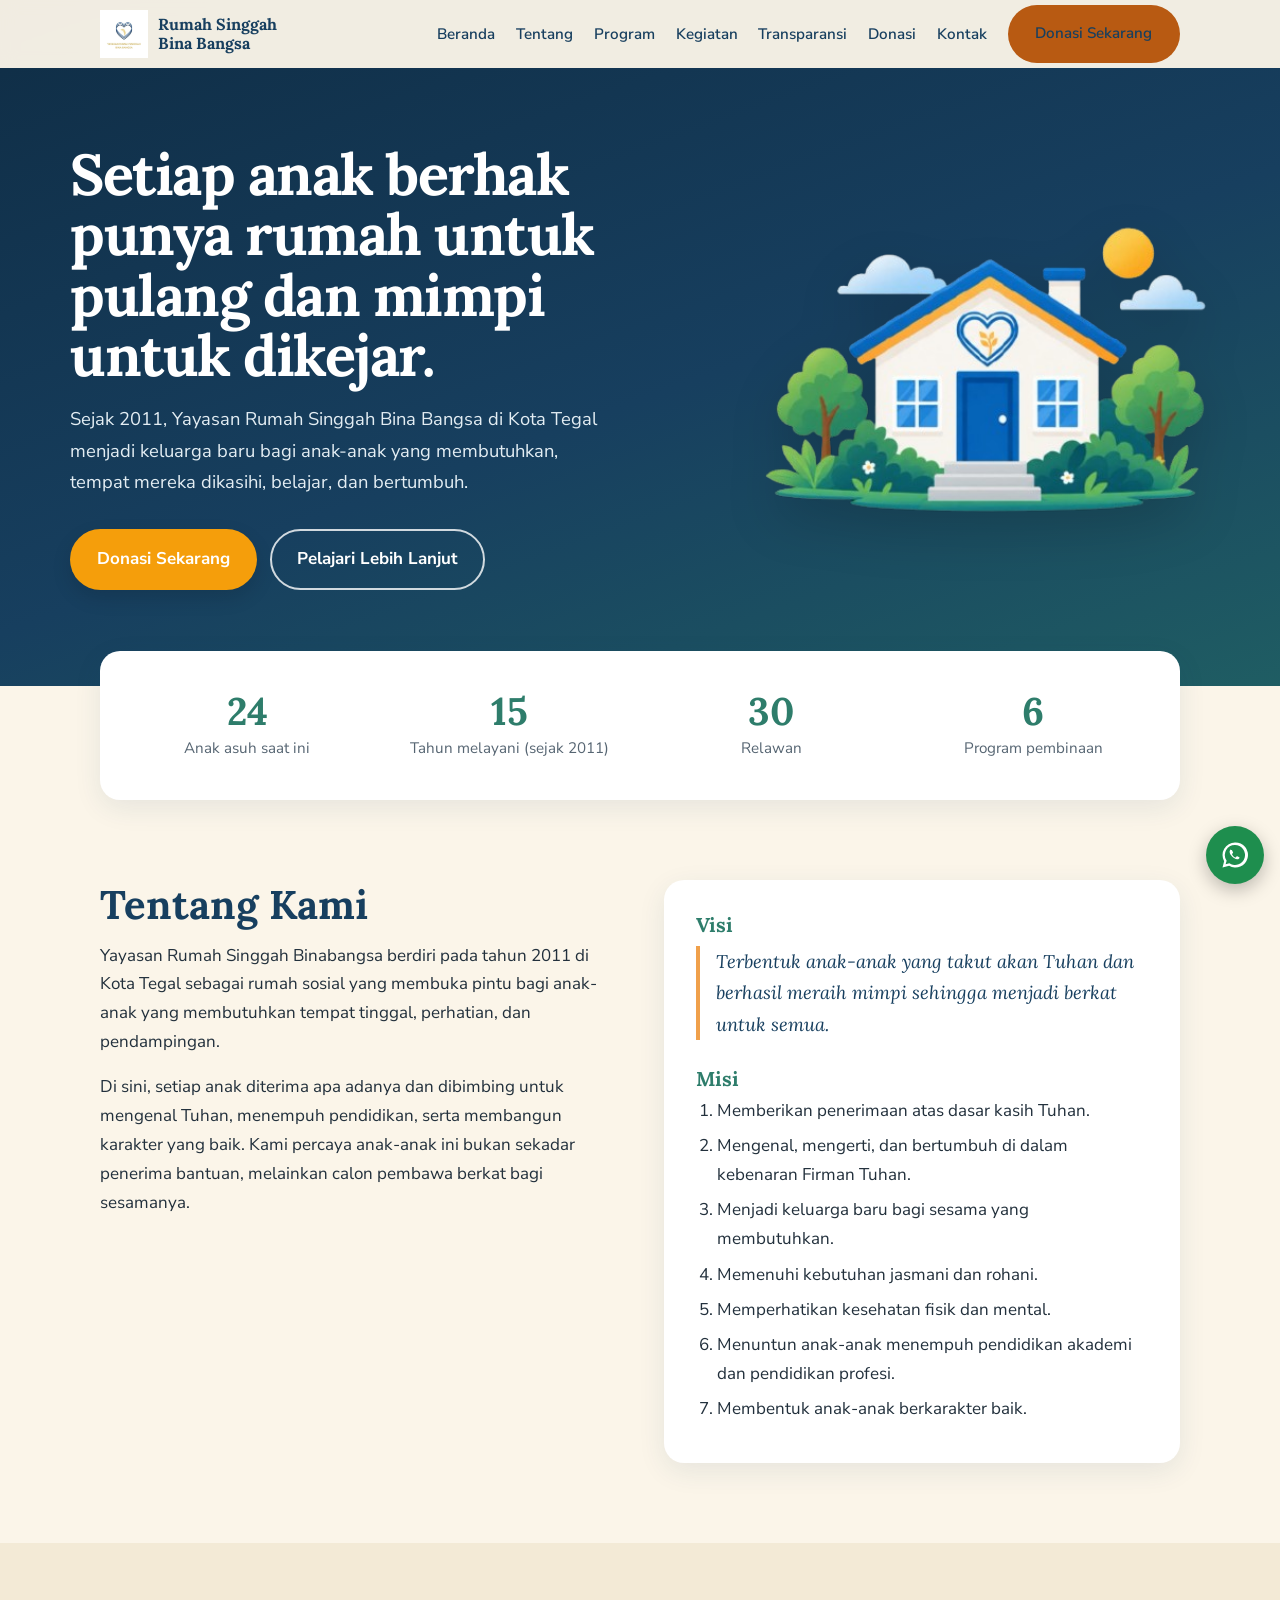
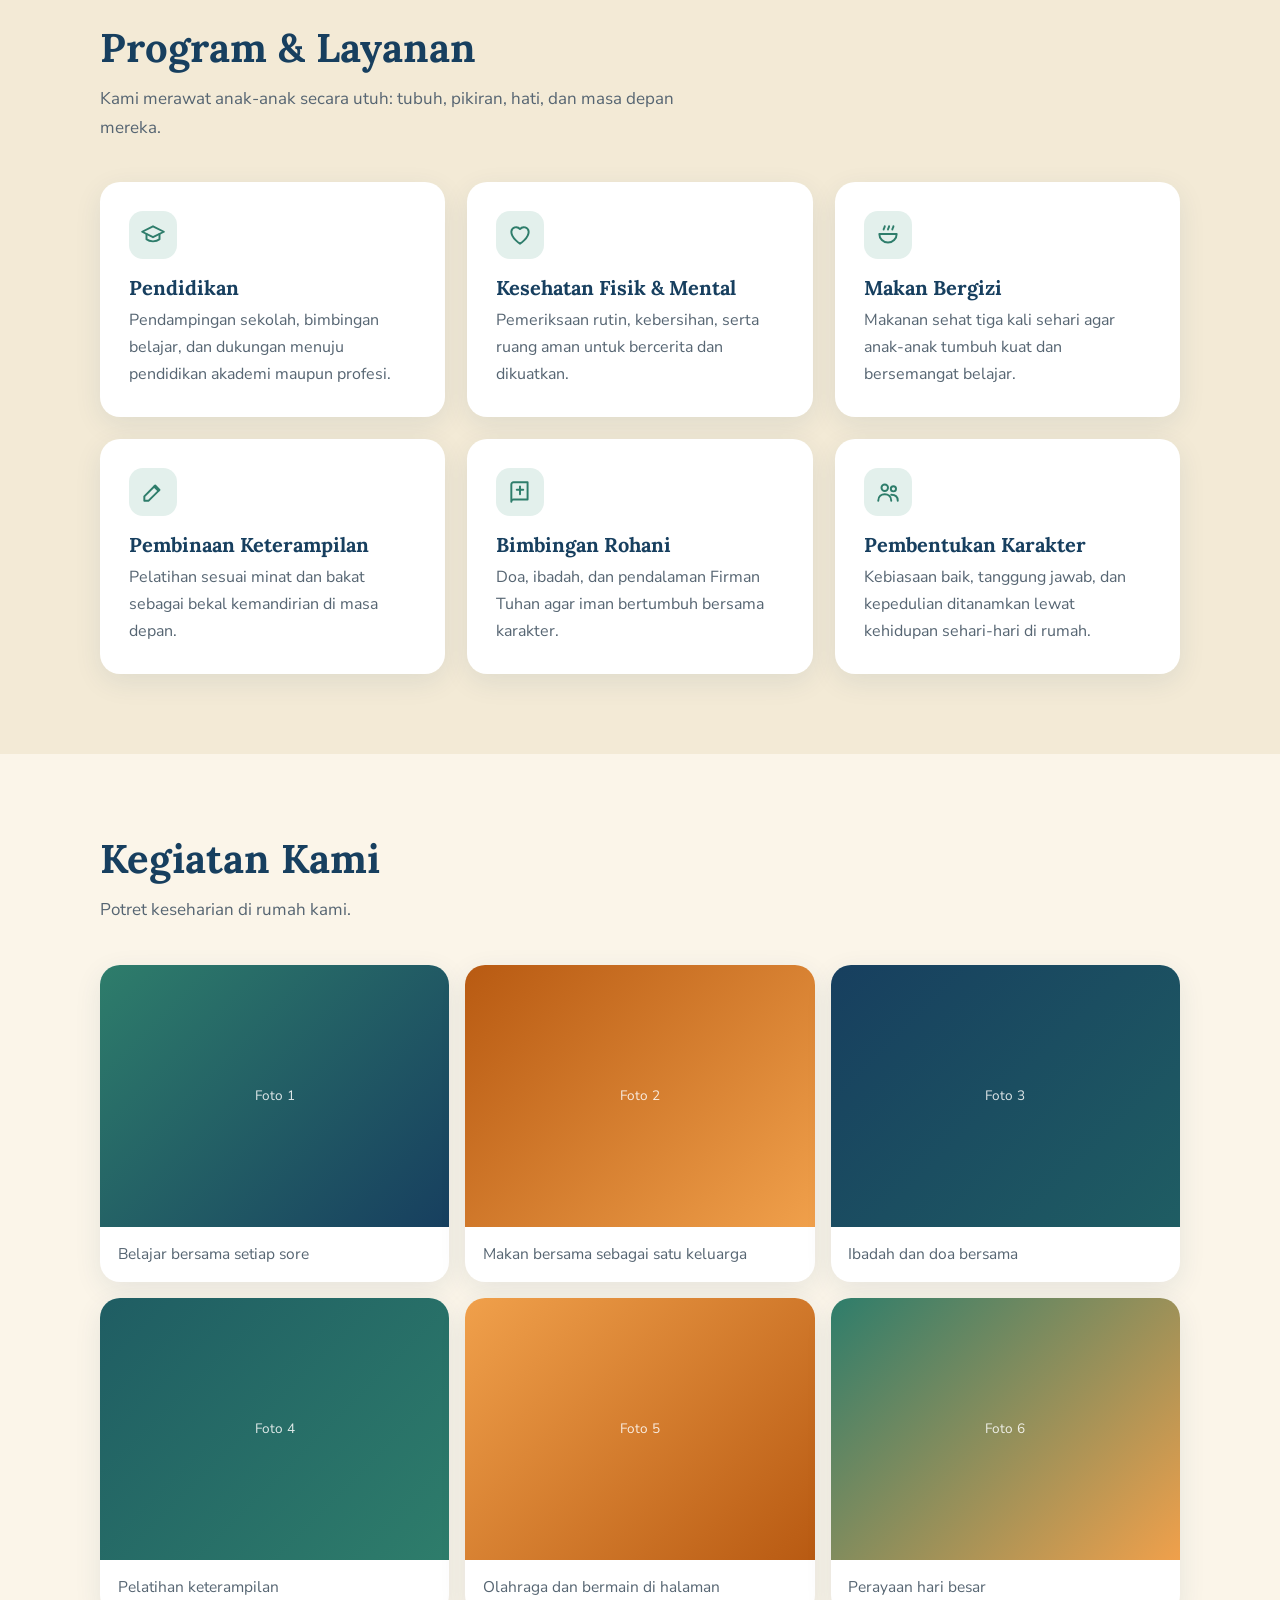
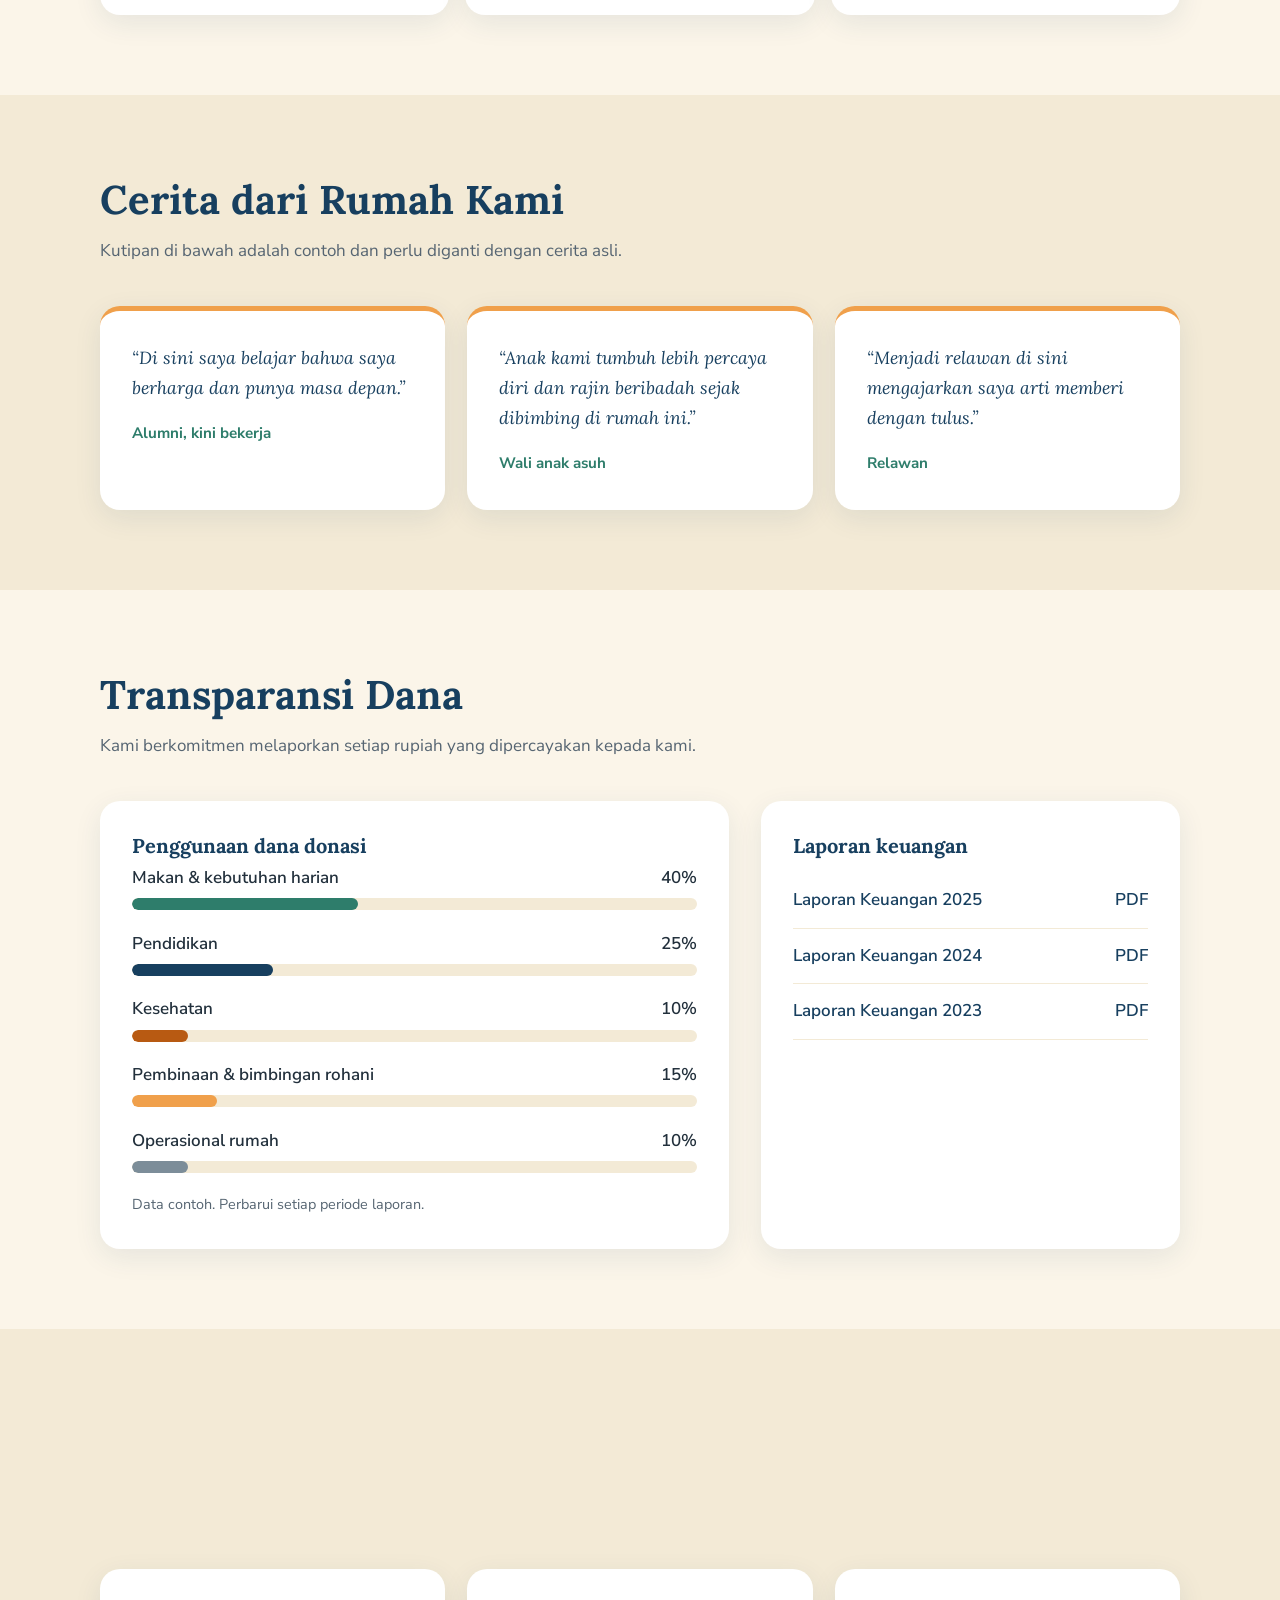
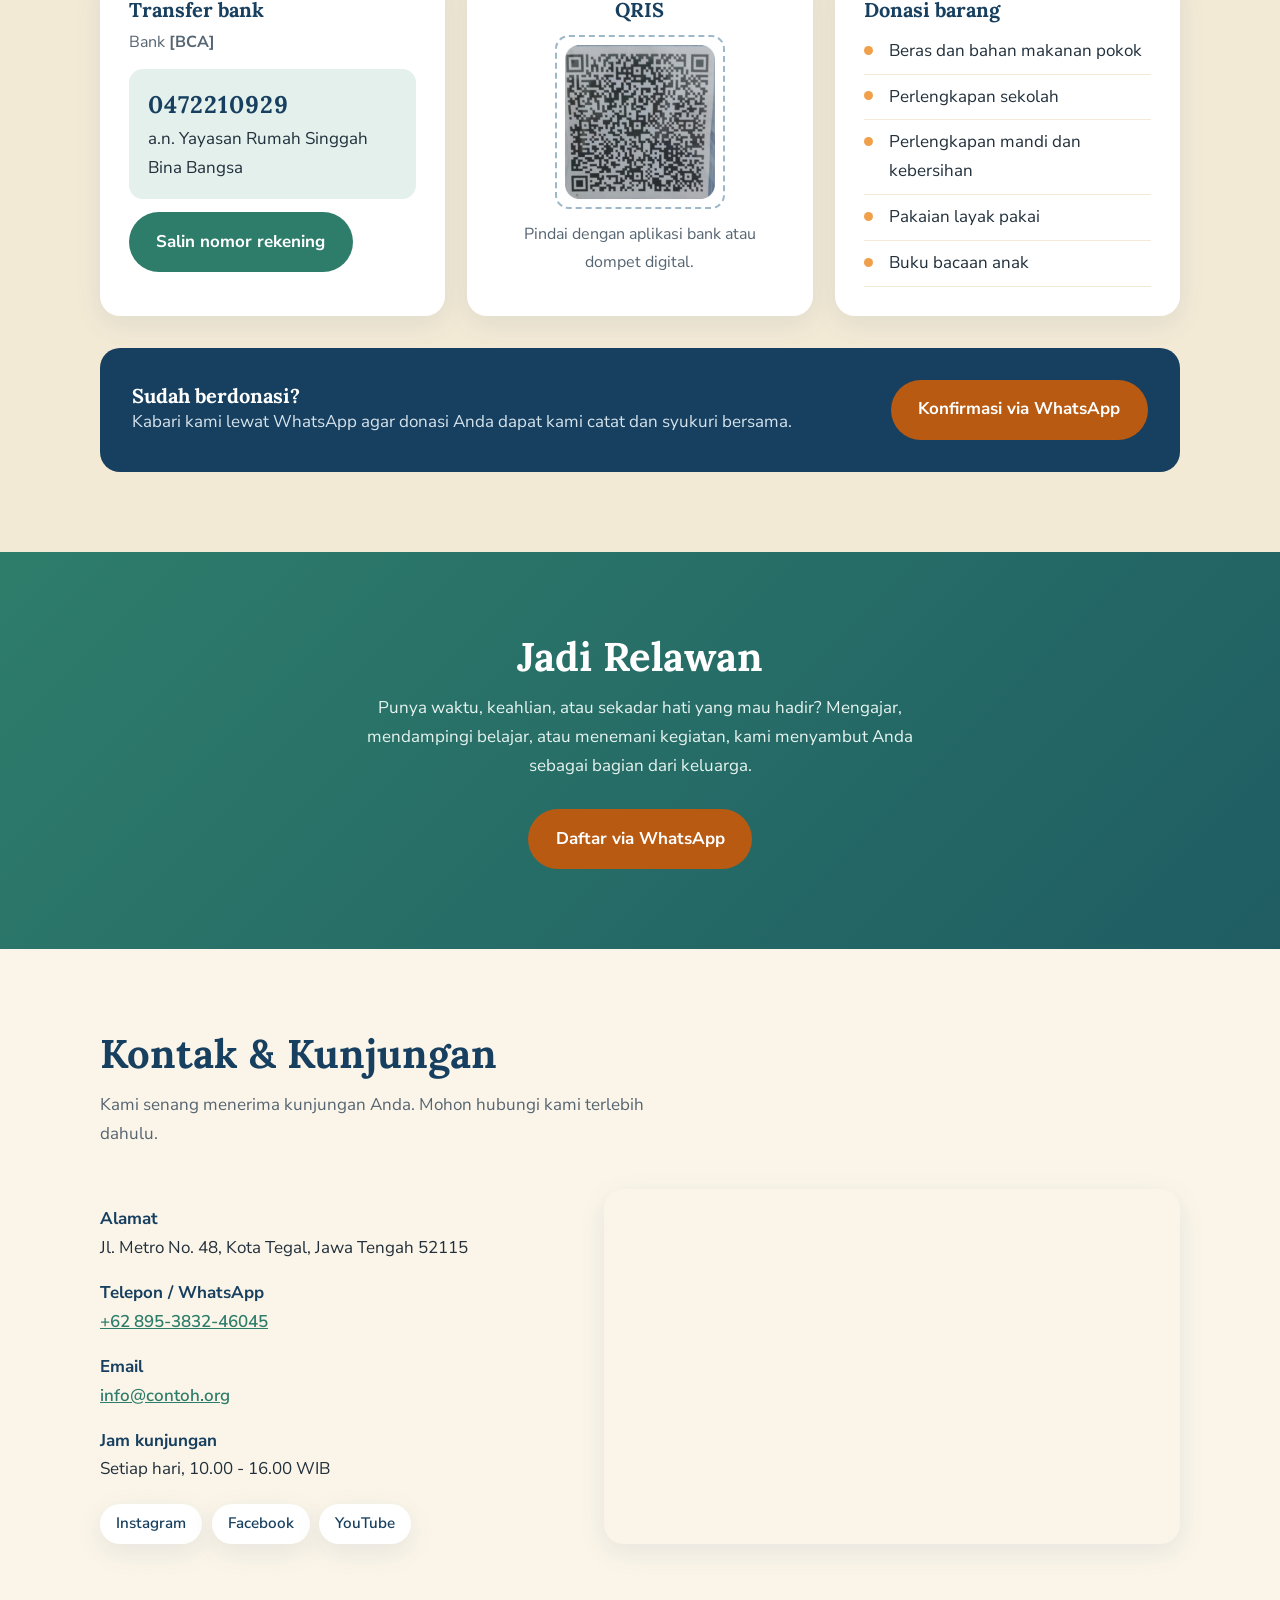
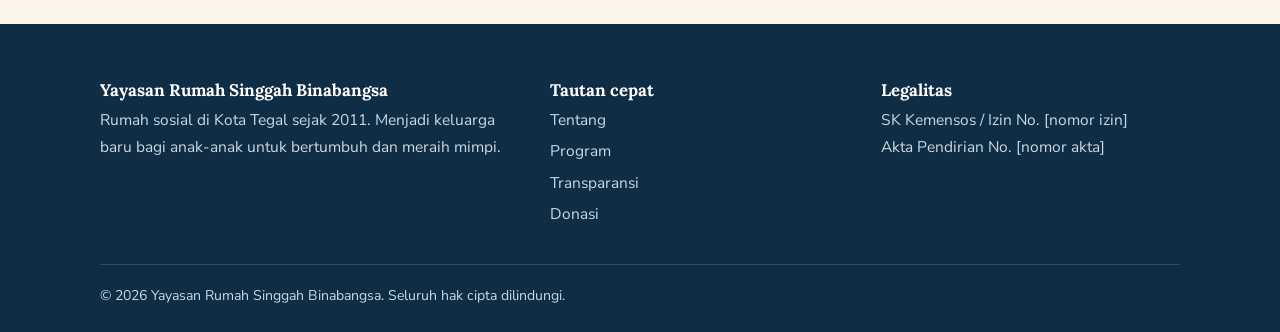
==== commit 0f26e224: "Update index.html" ====
--- a/index.html
+++ b/index.html
@@ -372,9 +372,9 @@
     <dt>Jam kunjungan</dt><dd>Setiap hari, 10.00 - 16.00 WIB <!-- GANTI --></dd>
    </dl>
    <div class="soc"><!-- GANTI: tautan media sosial asli -->
-    <a href="https://instagram.com/" target="_blank" rel="noopener">Instagram</a>
-    <a href="https://facebook.com/" target="_blank" rel="noopener">Facebook</a>
-    <a href="https://youtube.com/" target="_blank" rel="noopener">YouTube</a>
+    <a href="https://www.instagram.com/rumahsinggah_binabangsa?stkn=MWh1b2EzbXN6enYyZg==" target="_blank" rel="noopener">Instagram</a>
+    <a href="https://www.facebook.com/share/19Q3rmVewf/" target="_blank" rel="noopener">Facebook</a>
+    <a href="https://youtube.com/@rumahsinggahbinabangsa175?si=3oqfXC_UMKAD_ujM" target="_blank" rel="noopener">YouTube</a>
    </div>
   </div>
   <iframe class="map" title="Peta lokasi Yayasan Rumah Singgah Binabangsa" loading="lazy" referrerpolicy="no-referrer-when-downgrade"
@@ -401,7 +401,7 @@
 
 <script>
 /* GANTI: nomor WhatsApp format internasional tanpa + / 0 di depan (contoh: 6281234567890) */
-const WA='6280000000000';
+const WA='62 895-3832-46045';
 const wa=t=>`https://wa.me/${WA}?text=${encodeURIComponent(t)}`;
 document.getElementById('konfirm').href=wa('Halo Yayasan Rumah Singgah Binabangsa, saya ingin mengonfirmasi donasi.\nNama: \nNominal/Barang: \nTanggal: \nTerima kasih.');
 document.getElementById('relawanwa').href=wa('Halo, saya tertarik menjadi relawan di Rumah Singgah Binabangsa. Mohon informasinya.');
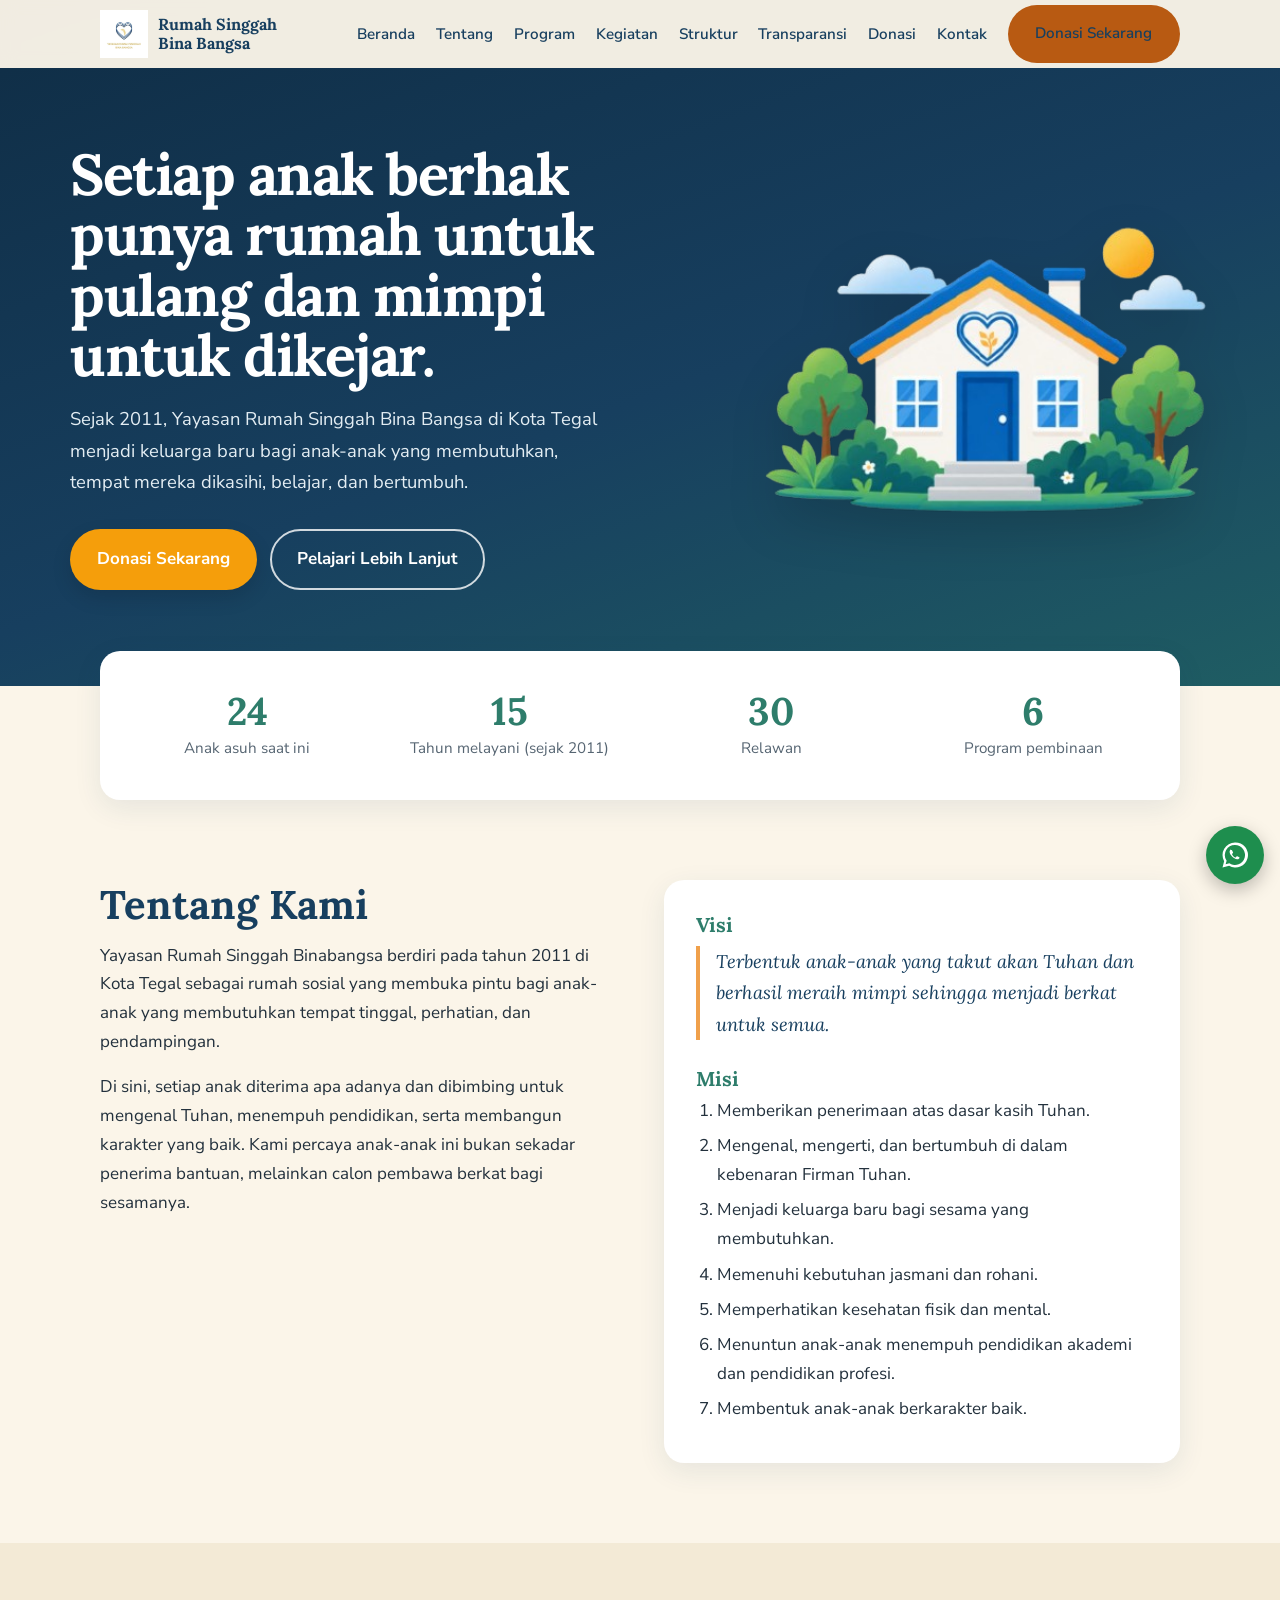
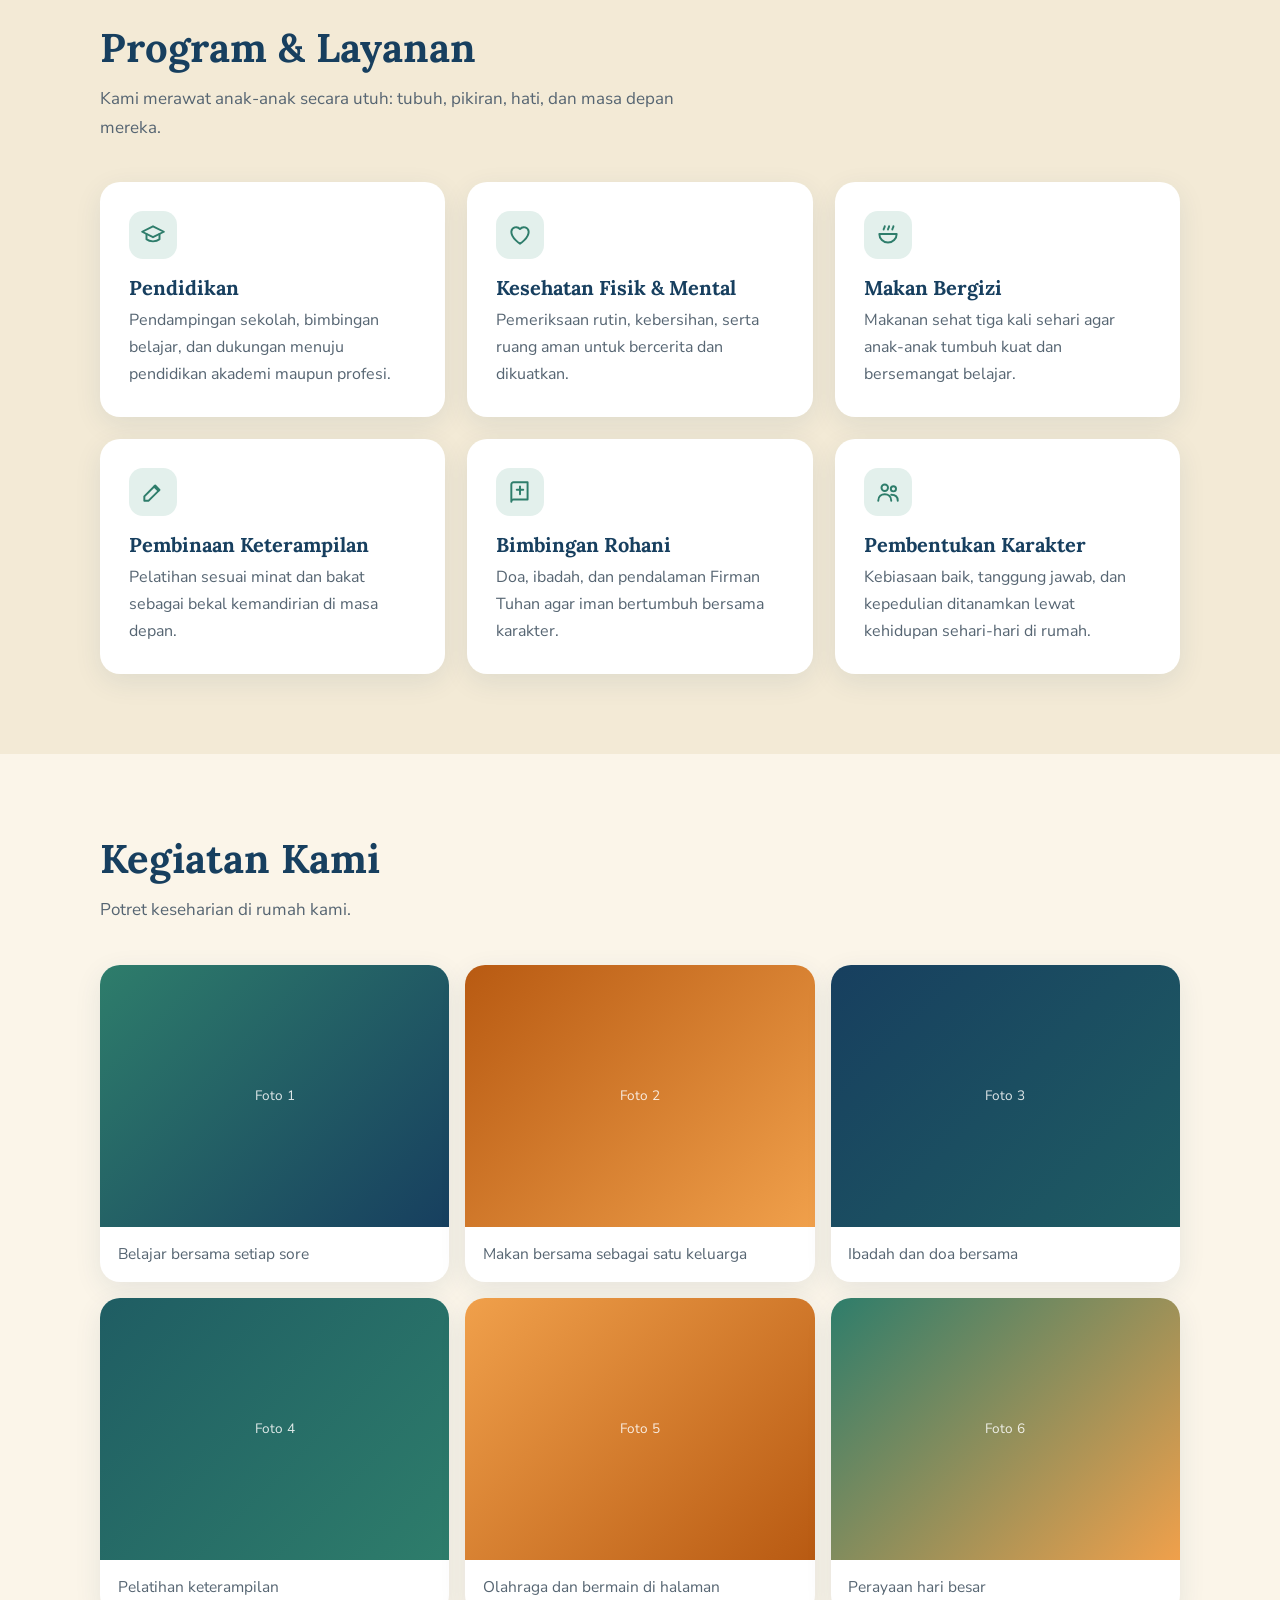
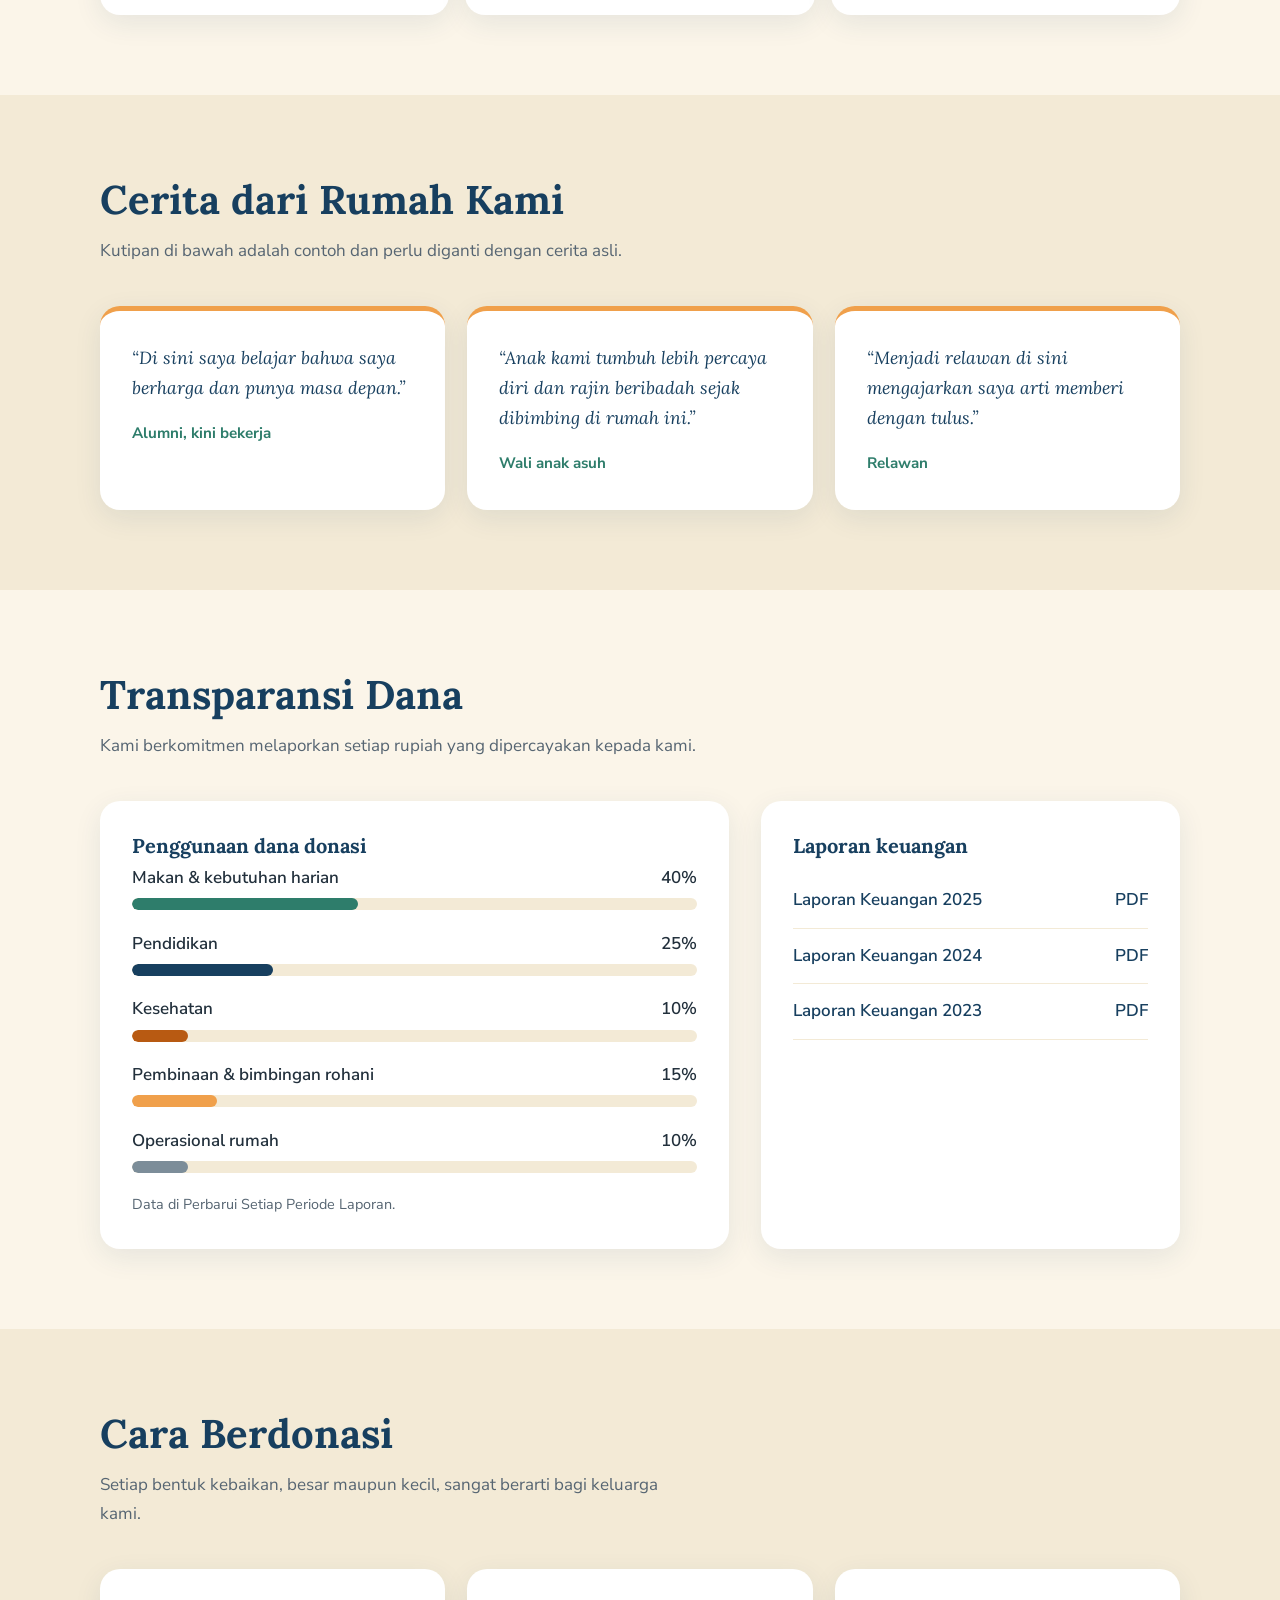
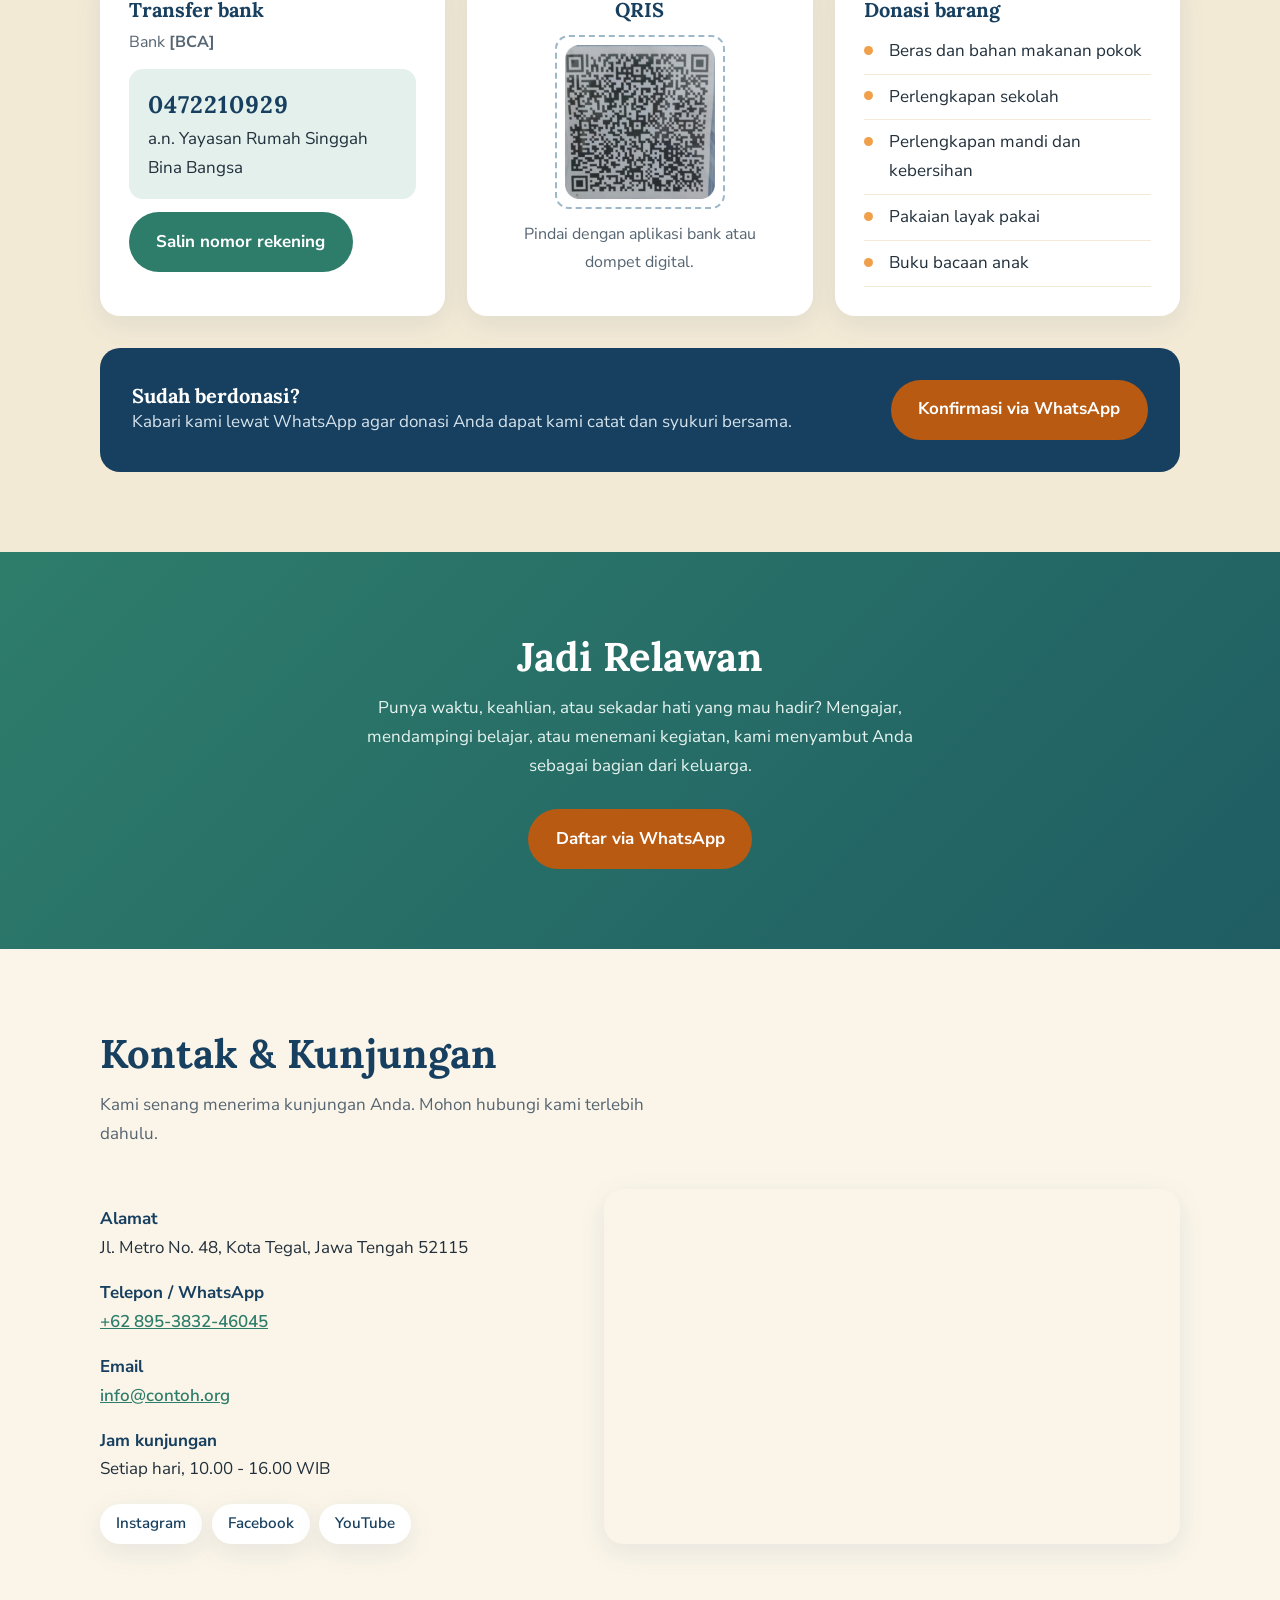
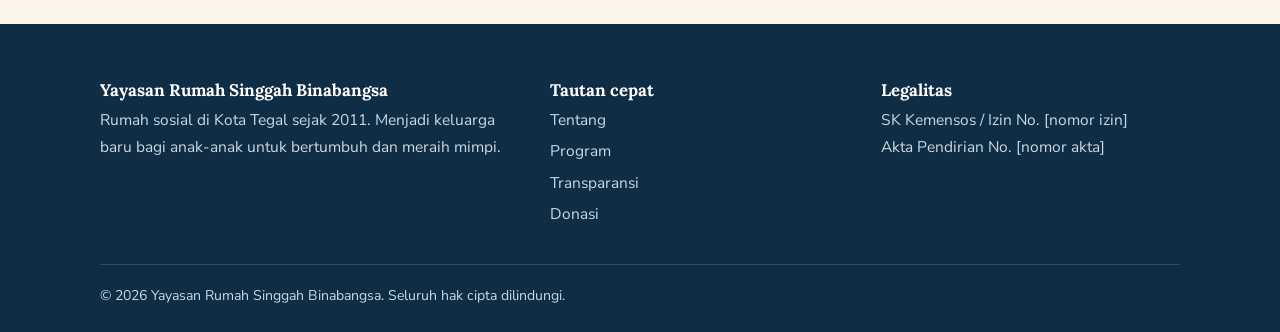
==== commit 7ad72c2f: "Update print statement from 'Hello' to 'Goodbye'" ====
--- a/index.html
+++ b/index.html
@@ -157,6 +157,14 @@
 .rv{opacity:0;transform:translateY(14px);transition:opacity .8s,transform .8s}
 .rv.in{opacity:1;transform:none}
 @media(prefers-reduced-motion:reduce){*{transition:none!important;animation:none!important}html{scroll-behavior:auto}.rv{opacity:1;transform:none}}
+/* TRANSISI HALAMAN HALUS */
+@view-transition{navigation:auto}
+header{view-transition-name:header}
+::view-transition-old(root),::view-transition-new(root){animation-duration:.35s}
+@supports not (view-transition-name:none){
+  body{animation:halamanMasuk .4s ease both}
+  @keyframes halamanMasuk{from{opacity:0}to{opacity:1}}
+}
 </style>
 </head>
 <body>
@@ -171,10 +179,16 @@
  </a>
  <button class="burger" aria-label="Buka menu" aria-expanded="false" aria-controls="menu"><span></span><span></span><span></span></button>
  <ul class="menu" id="menu">
-  <li><a href="#beranda">Beranda</a></li><li><a href="#tentang">Tentang</a></li><li><a href="#program">Program</a></li>
-  <li><a href="#kegiatan">Kegiatan</a></li><li><a href="#transparansi">Transparansi</a></li><li><a href="#donasi">Donasi</a></li><li><a href="#kontak">Kontak</a></li>
+  <li><a href="#beranda">Beranda</a></li>
+  <li><a href="#tentang">Tentang</a></li>
+  <li><a href="#program">Program</a></li>
+  <li><a href="#kegiatan">Kegiatan</a></li>
+  <li><a href="struktur.html">Struktur</a></li>
+  <li><a href="#transparansi">Transparansi</a></li>
+  <li><a href="#donasi">Donasi</a></li>
+  <li><a href="#kontak">Kontak</a></li>
   <li><a class="btn btn-o" href="#donasi">Donasi Sekarang</a></li>
- </ul>
+</ul>
 </div>
 </header>
 
@@ -304,7 +318,7 @@
    <div class="bar"><div><span>Kesehatan</span><span>10%</span></div><div class="track"><div class="fill o" data-w="10"></div></div></div>
    <div class="bar"><div><span>Pembinaan &amp; bimbingan rohani</span><span>15%</span></div><div class="track"><div class="fill a" data-w="15"></div></div></div>
    <div class="bar"><div><span>Operasional rumah</span><span>10%</span></div><div class="track"><div class="fill" data-w="10" style="background:#7C8D99"></div></div></div>
-   <p class="note">Data contoh. Perbarui setiap periode laporan.</p>
+   <p class="note">Data di Perbarui Setiap Periode Laporan.</p>
   </div>
   <div class="panel">
    <h3>Laporan keuangan</h3>
--- a/style.css
+++ b/style.css
@@ -221,4 +221,4 @@
     .hero-image img {
         width: min(90%, 430px);
     }
-}+}
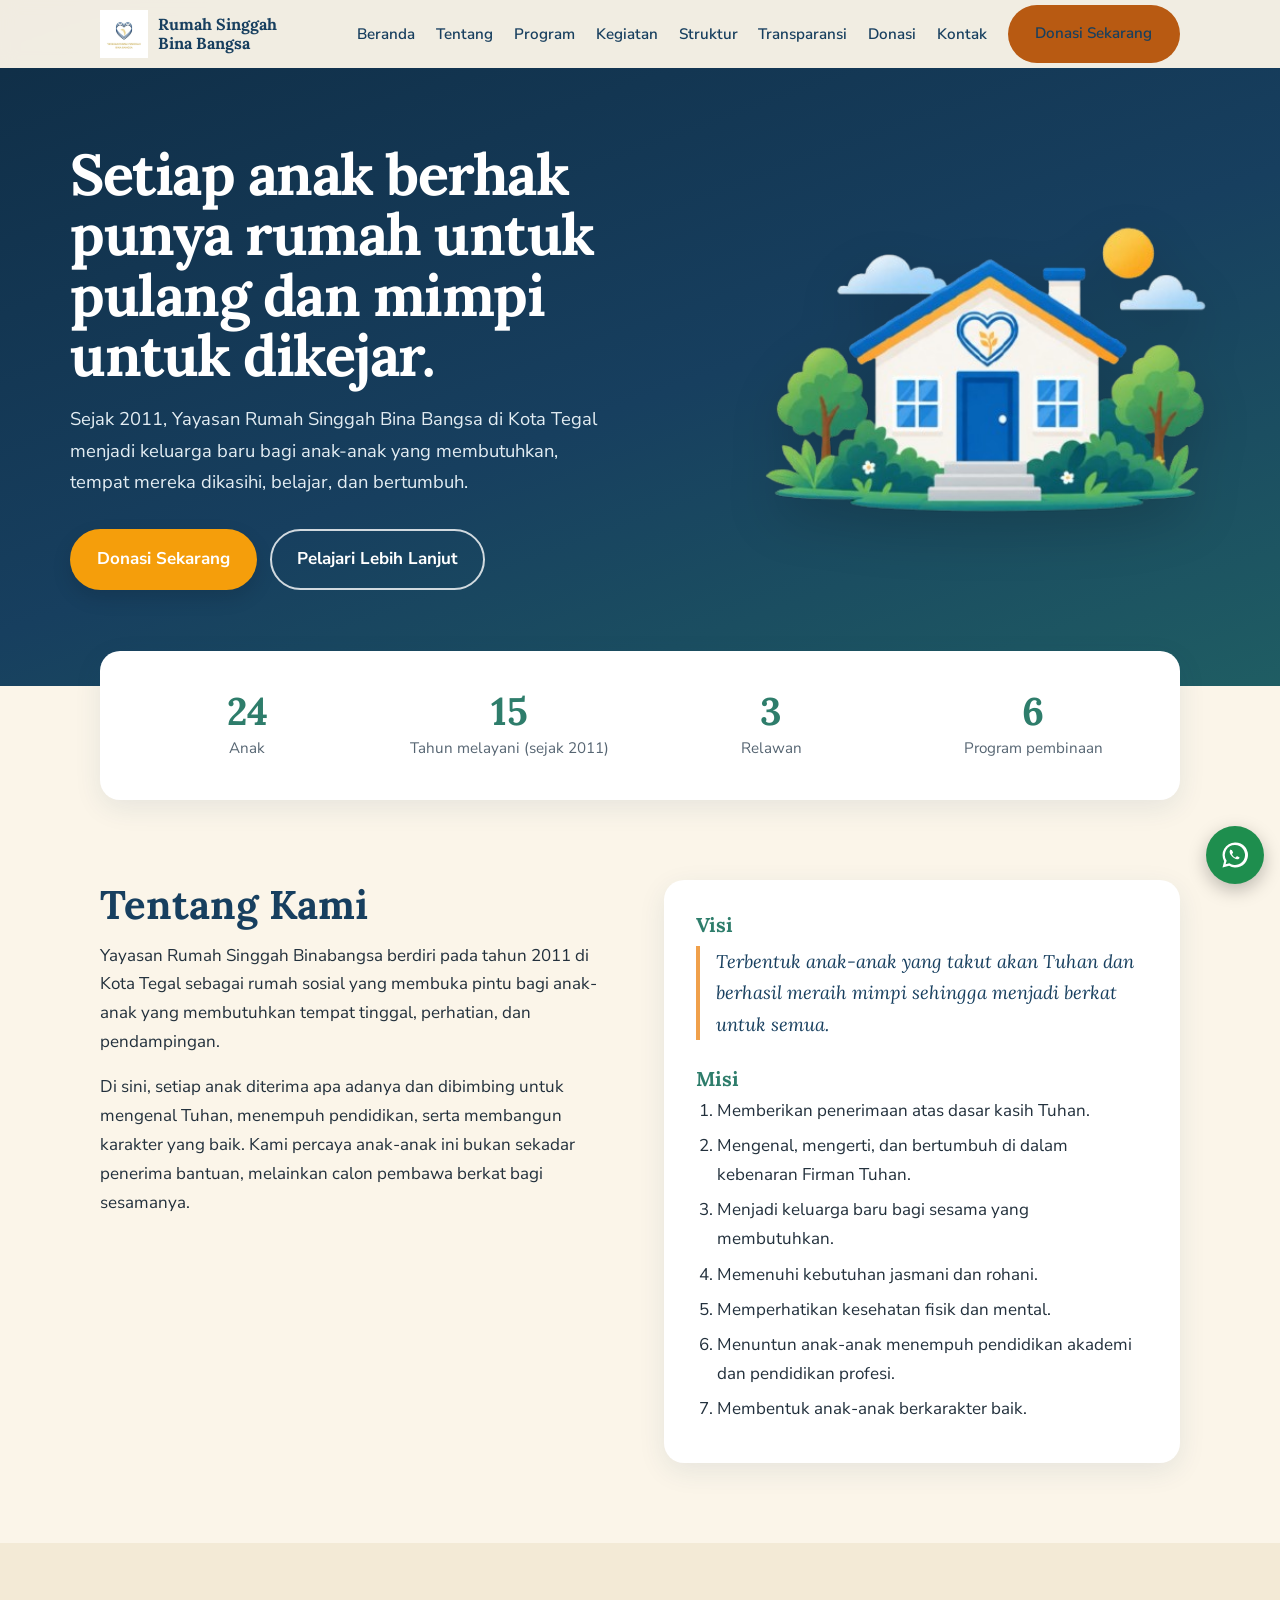
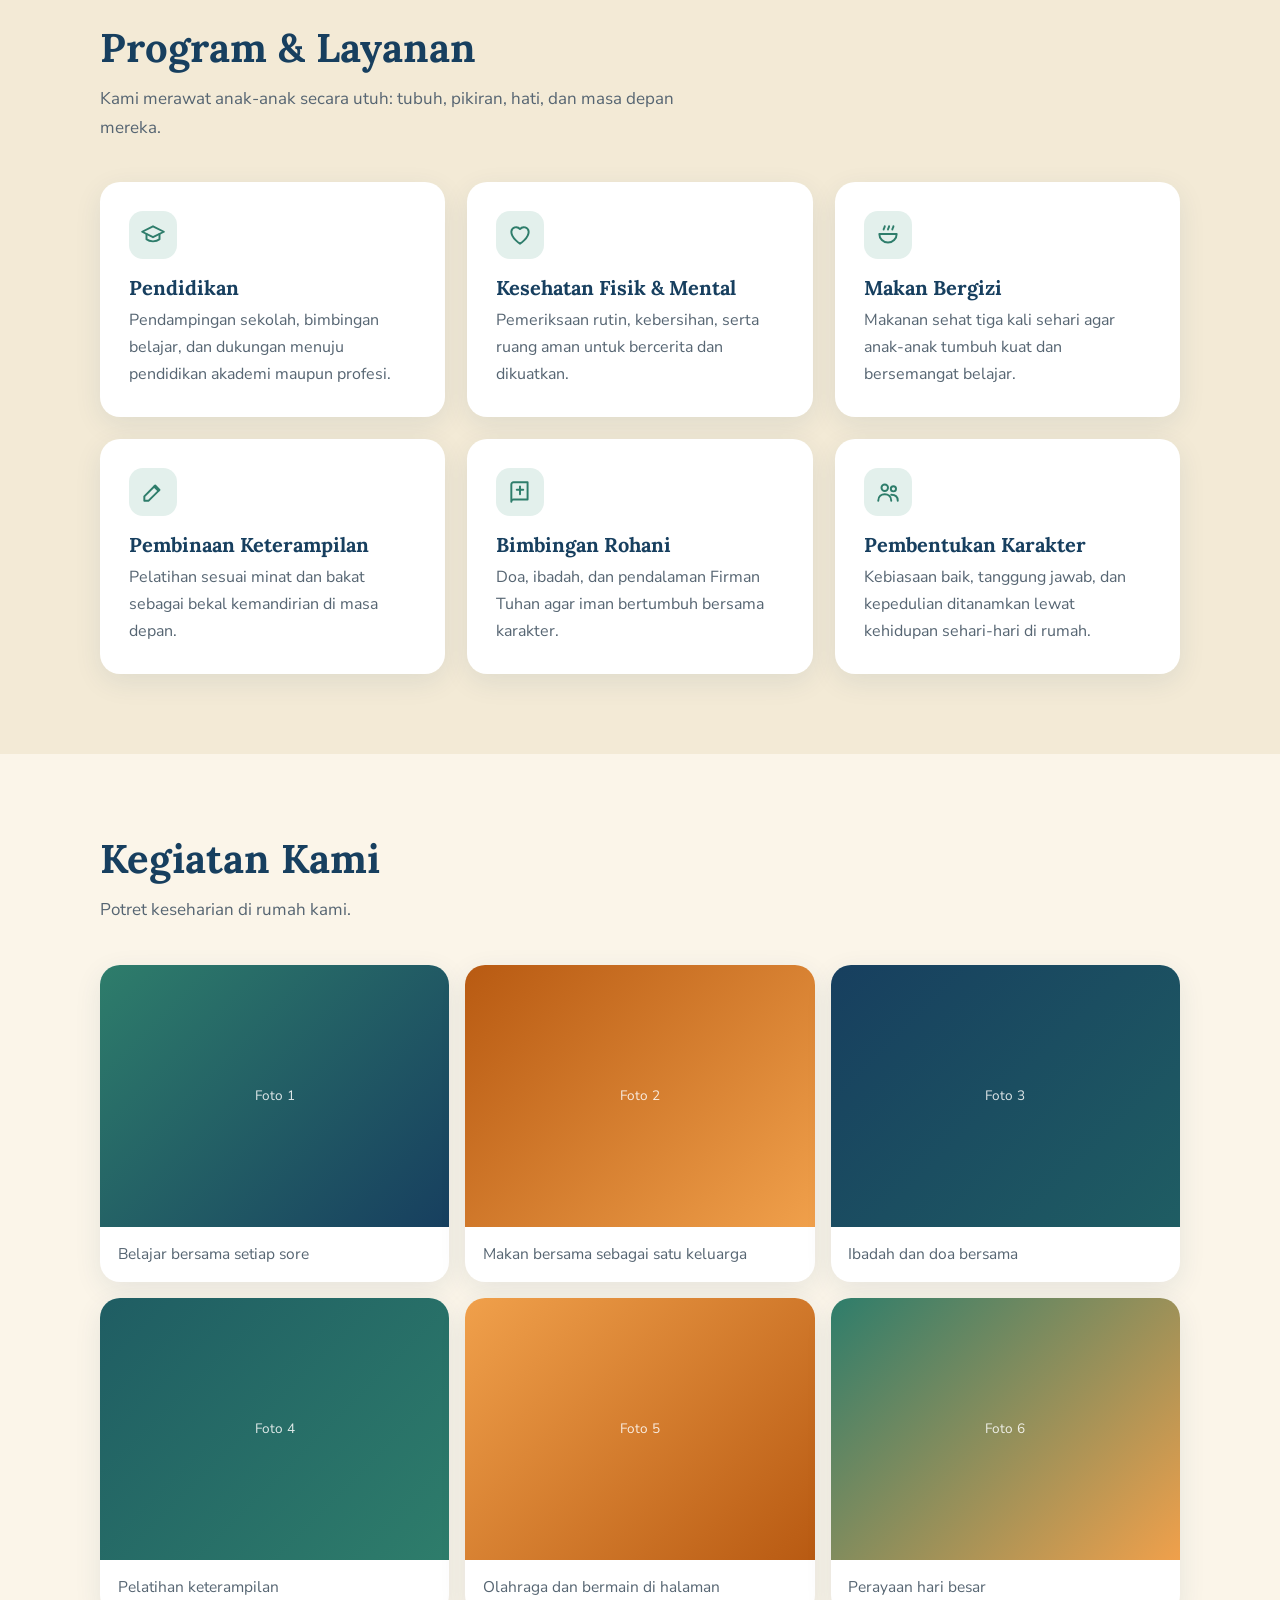
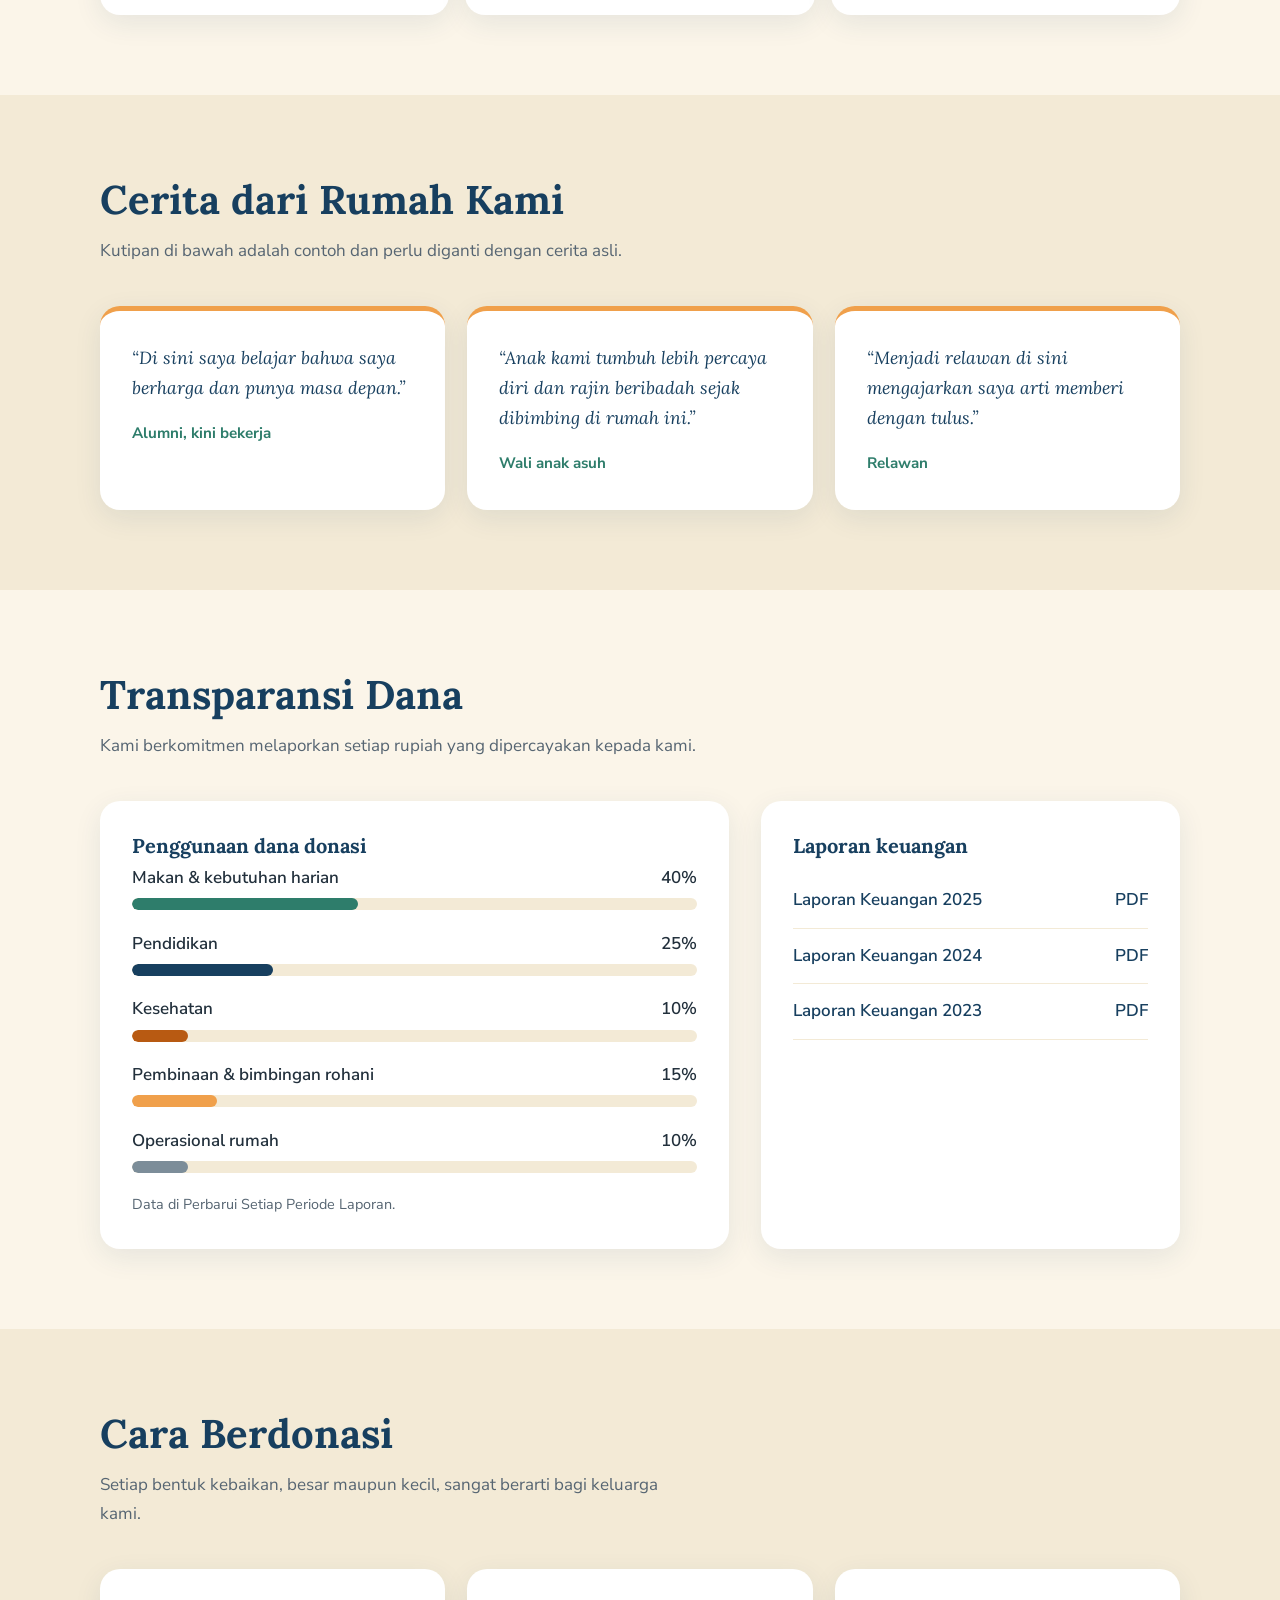
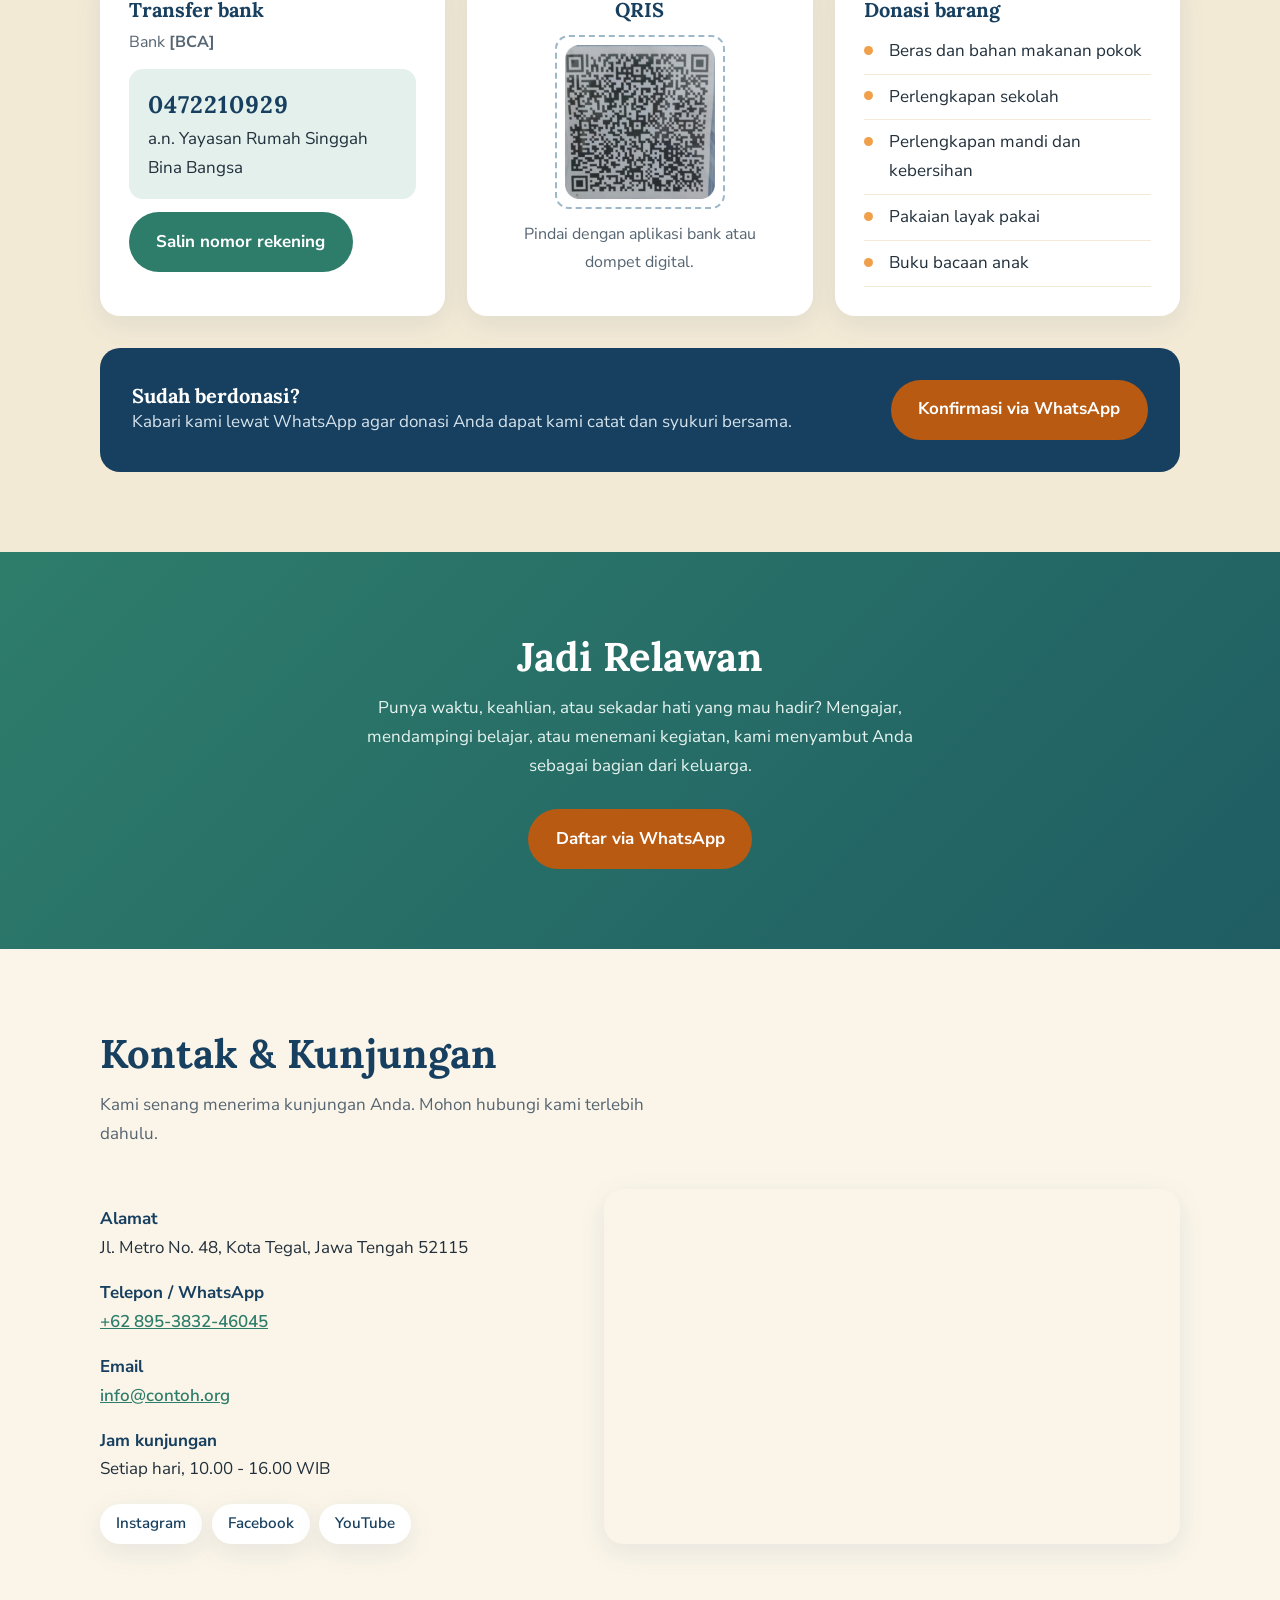
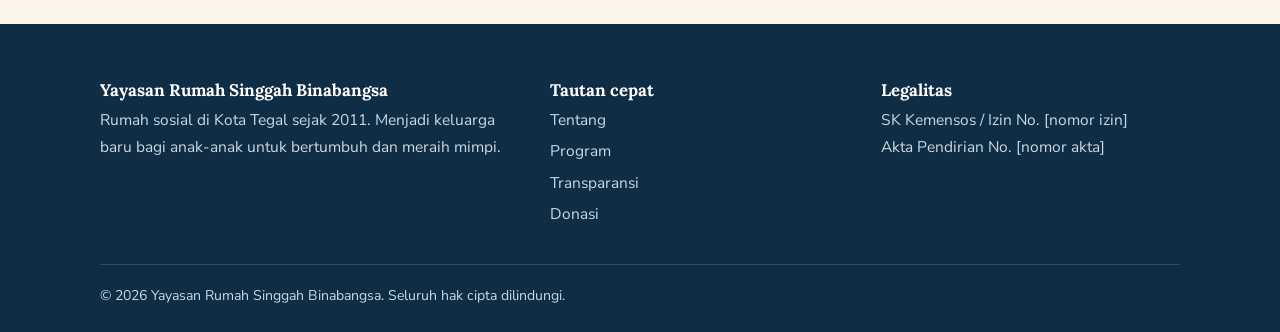
==== commit ae10cfd2: "Update print statement from 'Hello' to 'Goodbye'" ====
--- a/index.html
+++ b/index.html
@@ -171,12 +171,10 @@
 
 <header>
 <div class="wrap nav">
- <a class="logo" href="#beranda" aria-label="Beranda Yayasan Rumah Singgah Bina Bangsa">
-  <!-- GANTI: logo asli (ganti <svg> ini dengan <img src="logo.png" alt="Logo Binabangsa" width="38" height="38">) -->
-  <img src="Logo.png" alt="Logo Bina Bangsa" width="38" height="38"
-     onclick="tampilkanGambar()">
-  <span>Rumah Singgah<br>Bina Bangsa</span>
- </a>
+ <div class="logo">
+  <img src="Logo.png" alt="Logo Bina Bangsa" width="38" height="38" onclick="tampilkanGambar()" style="cursor:pointer">
+  <a href="index.html" style="text-decoration:none;color:inherit"><span>Rumah Singgah<br>Bina Bangsa</span></a>
+</div>
  <button class="burger" aria-label="Buka menu" aria-expanded="false" aria-controls="menu"><span></span><span></span><span></span></button>
  <ul class="menu" id="menu">
   <li><a href="#beranda">Beranda</a></li>
@@ -227,9 +225,9 @@
 <!-- STATISTIK: ganti angka relawan & program dengan data asli -->
 <section class="stats" aria-label="Dampak kami">
 <div class="wrap"><div class="sgrid">
- <div><b data-n="24">0</b><span>Anak asuh saat ini</span></div>
+ <div><b data-n="24">0</b><span>Anak</span></div>
  <div><b data-n="15" data-tahun="2011">0</b><span>Tahun melayani (sejak 2011)</span></div>
- <div><b data-n="30">0</b><span>Relawan <!-- GANTI --></span></div>
+ <div><b data-n="3">0</b><span>Relawan <!-- GANTI --></span></div>
  <div><b data-n="6">0</b><span>Program pembinaan</span></div>
 </div></div>
 </section>
@@ -415,7 +413,7 @@
 
 <script>
 /* GANTI: nomor WhatsApp format internasional tanpa + / 0 di depan (contoh: 6281234567890) */
-const WA='62 895-3832-46045';
+const WA='6285186888069';
 const wa=t=>`https://wa.me/${WA}?text=${encodeURIComponent(t)}`;
 document.getElementById('konfirm').href=wa('Halo Yayasan Rumah Singgah Binabangsa, saya ingin mengonfirmasi donasi.\nNama: \nNominal/Barang: \nTanggal: \nTerima kasih.');
 document.getElementById('relawanwa').href=wa('Halo, saya tertarik menjadi relawan di Rumah Singgah Binabangsa. Mohon informasinya.');
